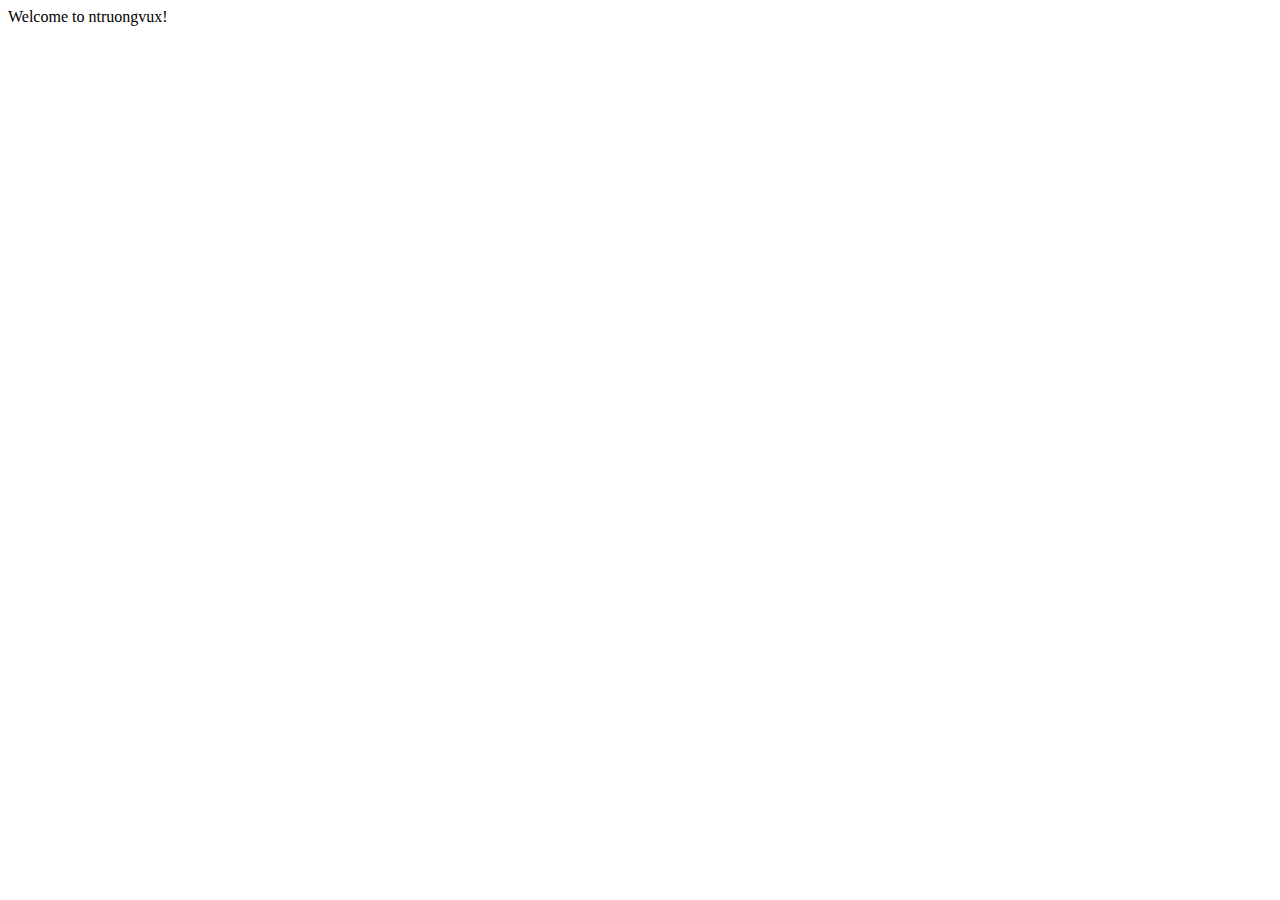
==== index.html @ 7a4bf5e6 "Add index.html file" ====
<!DOCTYPE html>
<html lang="en">
  <head>
    <meta charset="UTF-8" />
    <meta name="viewport" content="width=device-width, initial-scale=1.0" />
    <title>Vu Nguyen Truong</title>
  </head>
  <body>
    Welcome to ntruongvux!
  </body>
</html>
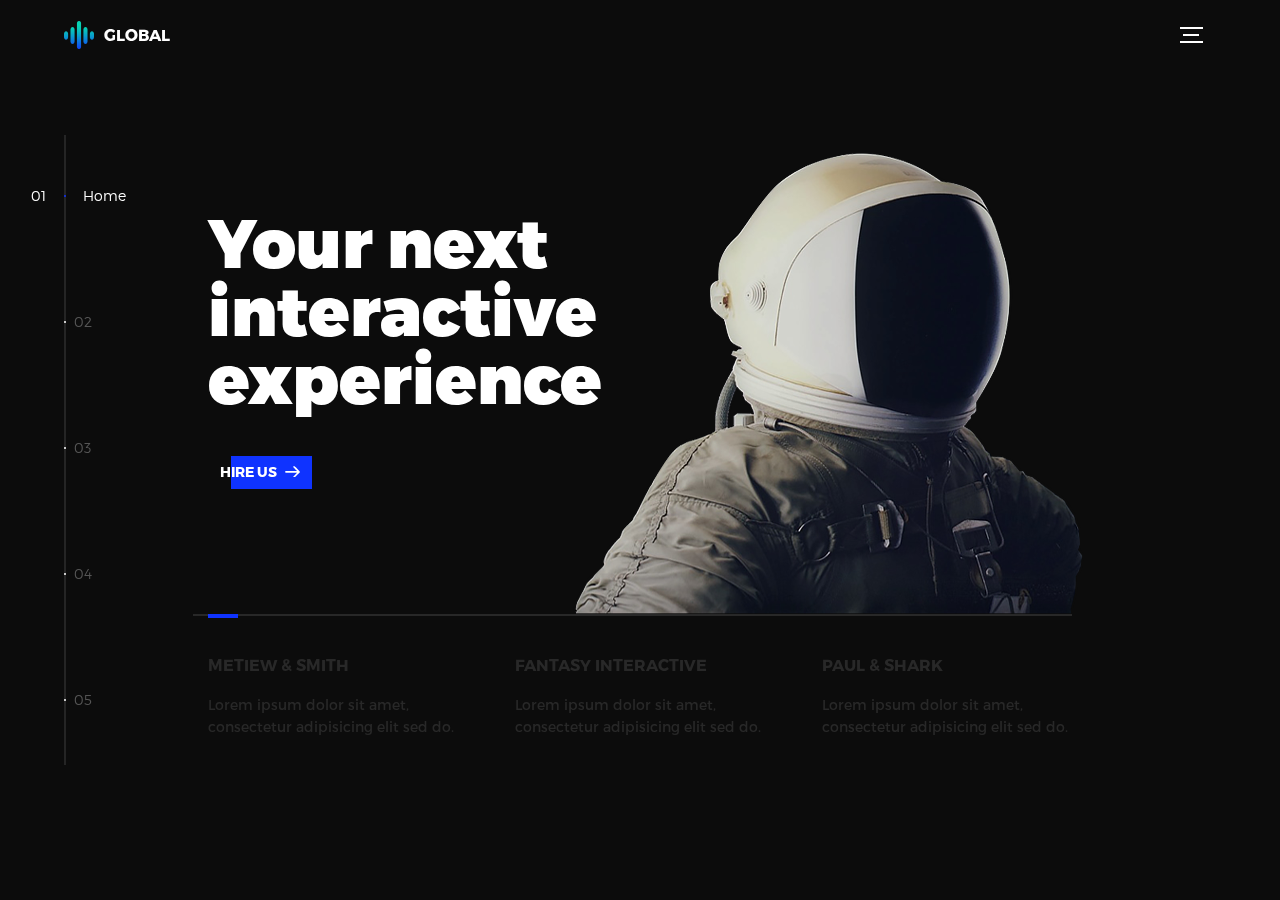
==== commit 06a48e75: "Upload "global-master" template" ====
--- a/index.html
+++ b/index.html
@@ -1,11 +1,464 @@
 <!DOCTYPE html>
 <html lang="en">
   <head>
-    <meta charset="UTF-8" />
-    <meta name="viewport" content="width=device-width, initial-scale=1.0" />
-    <title>Vu Nguyen Truong</title>
+    <title>Global</title>
+    <meta charset="utf-8" />
+    <meta name="viewport" content="width=device-width, initial-scale=1" />
+    <meta http-equiv="X-UA-Compatible" content="IE=edge" />
+    <meta name="description" content="HTML5 website template" />
+    <meta name="keywords" content="global, template, html, sass, jquery" />
+    <meta name="author" content="Bucky Maler" />
+    <link rel="stylesheet" href="assets/css/main.css" />
   </head>
   <body>
-    Welcome to ntruongvux!
+    <!-- notification for small viewports and landscape oriented smartphones -->
+    <div class="device-notification">
+      <a class="device-notification--logo" href="#0">
+        <img src="assets/img/logo.png" alt="Global" />
+        <p>Global</p>
+      </a>
+      <p class="device-notification--message">
+        Global has so much to offer that we must request you orient your device
+        to portrait or find a larger screen. You won't be disappointed.
+      </p>
+    </div>
+
+    <div class="perspective effect-rotate-left">
+      <div class="container">
+        <div class="outer-nav--return"></div>
+        <div id="viewport" class="l-viewport">
+          <div class="l-wrapper">
+            <header class="header">
+              <a class="header--logo" href="#0">
+                <img src="assets/img/logo.png" alt="Global" />
+                <p>Global</p>
+              </a>
+              <button class="header--cta cta">Hire Us</button>
+              <div class="header--nav-toggle">
+                <span></span>
+              </div>
+            </header>
+            <nav class="l-side-nav">
+              <ul class="side-nav">
+                <li class="is-active"><span>Home</span></li>
+                <li><span>Works</span></li>
+                <li><span>About</span></li>
+                <li><span>Contact</span></li>
+                <li><span>Hire us</span></li>
+              </ul>
+            </nav>
+            <ul class="l-main-content main-content">
+              <li class="l-section section section--is-active">
+                <div class="intro">
+                  <div class="intro--banner">
+                    <h1>Your next<br />interactive<br />experience</h1>
+                    <button class="cta">
+                      Hire Us
+                      <svg
+                        version="1.1"
+                        id="Layer_1"
+                        xmlns="http://www.w3.org/2000/svg"
+                        xmlns:xlink="http://www.w3.org/1999/xlink"
+                        x="0px"
+                        y="0px"
+                        viewBox="0 0 150 118"
+                        style="enable-background: new 0 0 150 118"
+                        xml:space="preserve"
+                      >
+                        <g
+                          transform="translate(0.000000,118.000000) scale(0.100000,-0.100000)"
+                        >
+                          <path
+                            d="M870,1167c-34-17-55-57-46-90c3-15,81-100,194-211l187-185l-565-1c-431,0-571-3-590-13c-55-28-64-94-18-137c21-20,33-20,597-20h575l-192-193C800,103,794,94,849,39c20-20,39-29,61-29c28,0,63,30,298,262c147,144,272,271,279,282c30,51,23,60-219,304C947,1180,926,1196,870,1167z"
+                          />
+                        </g>
+                      </svg>
+                      <span class="btn-background"></span>
+                    </button>
+                    <img
+                      src="assets/img/introduction-visual.png"
+                      alt="Welcome"
+                    />
+                  </div>
+                  <div class="intro--options">
+                    <a href="#0">
+                      <h3>Metiew &amp; Smith</h3>
+                      <p>
+                        Lorem ipsum dolor sit amet, consectetur adipisicing elit
+                        sed do.
+                      </p>
+                    </a>
+                    <a href="#0">
+                      <h3>Fantasy interactive</h3>
+                      <p>
+                        Lorem ipsum dolor sit amet, consectetur adipisicing elit
+                        sed do.
+                      </p>
+                    </a>
+                    <a href="#0">
+                      <h3>Paul &amp; shark</h3>
+                      <p>
+                        Lorem ipsum dolor sit amet, consectetur adipisicing elit
+                        sed do.
+                      </p>
+                    </a>
+                  </div>
+                </div>
+              </li>
+              <li class="l-section section">
+                <div class="work">
+                  <h2>Selected work</h2>
+                  <div class="work--lockup">
+                    <ul class="slider">
+                      <li class="slider--item slider--item-left">
+                        <a href="#0">
+                          <div class="slider--item-image">
+                            <img
+                              src="assets/img/work-victory.jpg"
+                              alt="Victory"
+                            />
+                          </div>
+                          <p class="slider--item-title">Victory</p>
+                          <p class="slider--item-description">
+                            Lorem ipsum dolor sit amet, consectetur adipisicing
+                            elit sed do.
+                          </p>
+                        </a>
+                      </li>
+                      <li class="slider--item slider--item-center">
+                        <a href="#0">
+                          <div class="slider--item-image">
+                            <img
+                              src="assets/img/work-metiew-smith.jpg"
+                              alt="Metiew and Smith"
+                            />
+                          </div>
+                          <p class="slider--item-title">Metiew &amp; Smith</p>
+                          <p class="slider--item-description">
+                            Lorem ipsum dolor sit amet, consectetur adipisicing
+                            elit sed do.
+                          </p>
+                        </a>
+                      </li>
+                      <li class="slider--item slider--item-right">
+                        <a href="#0">
+                          <div class="slider--item-image">
+                            <img
+                              src="assets/img/work-alex-nowak.jpg"
+                              alt="Alex Nowak"
+                            />
+                          </div>
+                          <p class="slider--item-title">Alex Nowak</p>
+                          <p class="slider--item-description">
+                            Lorem ipsum dolor sit amet, consectetur adipisicing
+                            elit sed do.
+                          </p>
+                        </a>
+                      </li>
+                    </ul>
+                    <div class="slider--prev">
+                      <svg
+                        version="1.1"
+                        id="Layer_1"
+                        xmlns="http://www.w3.org/2000/svg"
+                        xmlns:xlink="http://www.w3.org/1999/xlink"
+                        x="0px"
+                        y="0px"
+                        viewBox="0 0 150 118"
+                        style="enable-background: new 0 0 150 118"
+                        xml:space="preserve"
+                      >
+                        <g
+                          transform="translate(0.000000,118.000000) scale(0.100000,-0.100000)"
+                        >
+                          <path
+                            d="M561,1169C525,1155,10,640,3,612c-3-13,1-36,8-52c8-15,134-145,281-289C527,41,562,10,590,10c22,0,41,9,61,29
+                    c55,55,49,64-163,278L296,510h575c564,0,576,0,597,20c46,43,37,109-18,137c-19,10-159,13-590,13l-565,1l182,180
+                    c101,99,187,188,193,199c16,30,12,57-12,84C631,1174,595,1183,561,1169z"
+                          />
+                        </g>
+                      </svg>
+                    </div>
+                    <div class="slider--next">
+                      <svg
+                        version="1.1"
+                        id="Layer_1"
+                        xmlns="http://www.w3.org/2000/svg"
+                        xmlns:xlink="http://www.w3.org/1999/xlink"
+                        x="0px"
+                        y="0px"
+                        viewBox="0 0 150 118"
+                        style="enable-background: new 0 0 150 118"
+                        xml:space="preserve"
+                      >
+                        <g
+                          transform="translate(0.000000,118.000000) scale(0.100000,-0.100000)"
+                        >
+                          <path
+                            d="M870,1167c-34-17-55-57-46-90c3-15,81-100,194-211l187-185l-565-1c-431,0-571-3-590-13c-55-28-64-94-18-137c21-20,33-20,597-20h575l-192-193C800,103,794,94,849,39c20-20,39-29,61-29c28,0,63,30,298,262c147,144,272,271,279,282c30,51,23,60-219,304C947,1180,926,1196,870,1167z"
+                          />
+                        </g>
+                      </svg>
+                    </div>
+                  </div>
+                </div>
+              </li>
+              <li class="l-section section">
+                <div class="about">
+                  <div class="about--banner">
+                    <h2>We<br />believe in<br />passionate<br />people</h2>
+                    <a href="#0"
+                      >Career
+                      <span>
+                        <svg
+                          version="1.1"
+                          id="Layer_1"
+                          xmlns="http://www.w3.org/2000/svg"
+                          xmlns:xlink="http://www.w3.org/1999/xlink"
+                          x="0px"
+                          y="0px"
+                          viewBox="0 0 150 118"
+                          style="enable-background: new 0 0 150 118"
+                          xml:space="preserve"
+                        >
+                          <g
+                            transform="translate(0.000000,118.000000) scale(0.100000,-0.100000)"
+                          >
+                            <path
+                              d="M870,1167c-34-17-55-57-46-90c3-15,81-100,194-211l187-185l-565-1c-431,0-571-3-590-13c-55-28-64-94-18-137c21-20,33-20,597-20h575l-192-193C800,103,794,94,849,39c20-20,39-29,61-29c28,0,63,30,298,262c147,144,272,271,279,282c30,51,23,60-219,304C947,1180,926,1196,870,1167z"
+                            />
+                          </g>
+                        </svg>
+                      </span>
+                    </a>
+                    <img src="assets/img/about-visual.png" alt="About Us" />
+                  </div>
+                  <div class="about--options">
+                    <a href="#0">
+                      <h3>Winners</h3>
+                    </a>
+                    <a href="#0">
+                      <h3>Philosophy</h3>
+                    </a>
+                    <a href="#0">
+                      <h3>History</h3>
+                    </a>
+                  </div>
+                </div>
+              </li>
+              <li class="l-section section">
+                <div class="contact">
+                  <div class="contact--lockup">
+                    <div class="modal">
+                      <div class="modal--information">
+                        <p>Pawia 5, 31-154 Kraków, Poland</p>
+                        <a href="mailto:ouremail@gmail.com"
+                          >ouremail@gmail.com</a
+                        >
+                        <a href="tel:+148126287560">+48 12 628 75 60</a>
+                      </div>
+                      <ul class="modal--options">
+                        <li><a href="#0">Bēhance</a></li>
+                        <li><a href="#0">dribbble</a></li>
+                        <li>
+                          <a href="mailto:ouremail@gmail.com">Contact Us</a>
+                        </li>
+                      </ul>
+                    </div>
+                  </div>
+                </div>
+              </li>
+              <li class="l-section section">
+                <div class="hire">
+                  <h2>You want us to do</h2>
+                  <!-- checkout formspree.io for easy form setup -->
+                  <form class="work-request">
+                    <div class="work-request--options">
+                      <span class="options-a">
+                        <input id="opt-1" type="checkbox" value="app design" />
+                        <label for="opt-1">
+                          <svg
+                            version="1.1"
+                            id="Layer_1"
+                            xmlns="http://www.w3.org/2000/svg"
+                            xmlns:xlink="http://www.w3.org/1999/xlink"
+                            x="0px"
+                            y="0px"
+                            viewBox="0 0 150 111"
+                            style="enable-background: new 0 0 150 111"
+                            xml:space="preserve"
+                          >
+                            <g
+                              transform="translate(0.000000,111.000000) scale(0.100000,-0.100000)"
+                            >
+                              <path
+                                d="M950,705L555,310L360,505C253,612,160,700,155,700c-6,0-44-34-85-75l-75-75l278-278L550-5l475,475c261,261,475,480,475,485c0,13-132,145-145,145C1349,1100,1167,922,950,705z"
+                              />
+                            </g>
+                          </svg>
+                          App Design
+                        </label>
+                        <input
+                          id="opt-2"
+                          type="checkbox"
+                          value="graphic design"
+                        />
+                        <label for="opt-2">
+                          <svg
+                            version="1.1"
+                            id="Layer_1"
+                            xmlns="http://www.w3.org/2000/svg"
+                            xmlns:xlink="http://www.w3.org/1999/xlink"
+                            x="0px"
+                            y="0px"
+                            viewBox="0 0 150 111"
+                            style="enable-background: new 0 0 150 111"
+                            xml:space="preserve"
+                          >
+                            <g
+                              transform="translate(0.000000,111.000000) scale(0.100000,-0.100000)"
+                            >
+                              <path
+                                d="M950,705L555,310L360,505C253,612,160,700,155,700c-6,0-44-34-85-75l-75-75l278-278L550-5l475,475c261,261,475,480,475,485c0,13-132,145-145,145C1349,1100,1167,922,950,705z"
+                              />
+                            </g>
+                          </svg>
+                          Graphic Design
+                        </label>
+                        <input
+                          id="opt-3"
+                          type="checkbox"
+                          value="motion design"
+                        />
+                        <label for="opt-3">
+                          <svg
+                            version="1.1"
+                            id="Layer_1"
+                            xmlns="http://www.w3.org/2000/svg"
+                            xmlns:xlink="http://www.w3.org/1999/xlink"
+                            x="0px"
+                            y="0px"
+                            viewBox="0 0 150 111"
+                            style="enable-background: new 0 0 150 111"
+                            xml:space="preserve"
+                          >
+                            <g
+                              transform="translate(0.000000,111.000000) scale(0.100000,-0.100000)"
+                            >
+                              <path
+                                d="M950,705L555,310L360,505C253,612,160,700,155,700c-6,0-44-34-85-75l-75-75l278-278L550-5l475,475c261,261,475,480,475,485c0,13-132,145-145,145C1349,1100,1167,922,950,705z"
+                              />
+                            </g>
+                          </svg>
+                          Motion Design
+                        </label>
+                      </span>
+                      <span class="options-b">
+                        <input id="opt-4" type="checkbox" value="ux design" />
+                        <label for="opt-4">
+                          <svg
+                            version="1.1"
+                            id="Layer_1"
+                            xmlns="http://www.w3.org/2000/svg"
+                            xmlns:xlink="http://www.w3.org/1999/xlink"
+                            x="0px"
+                            y="0px"
+                            viewBox="0 0 150 111"
+                            style="enable-background: new 0 0 150 111"
+                            xml:space="preserve"
+                          >
+                            <g
+                              transform="translate(0.000000,111.000000) scale(0.100000,-0.100000)"
+                            >
+                              <path
+                                d="M950,705L555,310L360,505C253,612,160,700,155,700c-6,0-44-34-85-75l-75-75l278-278L550-5l475,475c261,261,475,480,475,485c0,13-132,145-145,145C1349,1100,1167,922,950,705z"
+                              />
+                            </g>
+                          </svg>
+                          UX Design
+                        </label>
+                        <input id="opt-5" type="checkbox" value="webdesign" />
+                        <label for="opt-5">
+                          <svg
+                            version="1.1"
+                            id="Layer_1"
+                            xmlns="http://www.w3.org/2000/svg"
+                            xmlns:xlink="http://www.w3.org/1999/xlink"
+                            x="0px"
+                            y="0px"
+                            viewBox="0 0 150 111"
+                            style="enable-background: new 0 0 150 111"
+                            xml:space="preserve"
+                          >
+                            <g
+                              transform="translate(0.000000,111.000000) scale(0.100000,-0.100000)"
+                            >
+                              <path
+                                d="M950,705L555,310L360,505C253,612,160,700,155,700c-6,0-44-34-85-75l-75-75l278-278L550-5l475,475c261,261,475,480,475,485c0,13-132,145-145,145C1349,1100,1167,922,950,705z"
+                              />
+                            </g>
+                          </svg>
+                          Webdesign
+                        </label>
+                        <input id="opt-6" type="checkbox" value="marketing" />
+                        <label for="opt-6">
+                          <svg
+                            version="1.1"
+                            id="Layer_1"
+                            xmlns="http://www.w3.org/2000/svg"
+                            xmlns:xlink="http://www.w3.org/1999/xlink"
+                            x="0px"
+                            y="0px"
+                            viewBox="0 0 150 111"
+                            style="enable-background: new 0 0 150 111"
+                            xml:space="preserve"
+                          >
+                            <g
+                              transform="translate(0.000000,111.000000) scale(0.100000,-0.100000)"
+                            >
+                              <path
+                                d="M950,705L555,310L360,505C253,612,160,700,155,700c-6,0-44-34-85-75l-75-75l278-278L550-5l475,475c261,261,475,480,475,485c0,13-132,145-145,145C1349,1100,1167,922,950,705z"
+                              />
+                            </g>
+                          </svg>
+                          Marketing
+                        </label>
+                      </span>
+                    </div>
+                    <div class="work-request--information">
+                      <div class="information-name">
+                        <input id="name" type="text" spellcheck="false" />
+                        <label for="name">Name</label>
+                      </div>
+                      <div class="information-email">
+                        <input id="email" type="email" spellcheck="false" />
+                        <label for="email">Email</label>
+                      </div>
+                    </div>
+                    <input type="submit" value="Send Request" />
+                  </form>
+                </div>
+              </li>
+            </ul>
+          </div>
+        </div>
+      </div>
+      <ul class="outer-nav">
+        <li class="is-active">Home</li>
+        <li>Works</li>
+        <li>About</li>
+        <li>Contact</li>
+        <li>Hire us</li>
+      </ul>
+    </div>
+
+    <script src="https://ajax.googleapis.com/ajax/libs/jquery/2.2.4/jquery.min.js"></script>
+    <script>
+      window.jQuery ||
+        document.write(
+          '<script src="assets/js/vendor/jquery-2.2.4.min.js"><\/script>'
+        );
+    </script>
+    <script src="assets/js/functions-min.js"></script>
   </body>
 </html>
--- a/assets/css/main.css
+++ b/assets/css/main.css
@@ -0,0 +1 @@
+@font-face{font-family:'Montserrat';src:url("fonts/Montserrat-Black.eot");src:local("☺"),url("fonts/Montserrat-Black.woff") format("woff"),url("fonts/Montserrat-Black.ttf") format("truetype"),url("fonts/Montserrat-Black.svg") format("svg");font-weight:900;font-style:normal}@font-face{font-family:'Montserrat';src:url("fonts/Montserrat-Bold.eot");src:local("☺"),url("fonts/Montserrat-Bold.woff") format("woff"),url("fonts/Montserrat-Bold.ttf") format("truetype"),url("fonts/Montserrat-Bold.svg") format("svg");font-weight:700;font-style:normal}@font-face{font-family:'Montserrat';src:url("fonts/Montserrat-Regular.eot");src:local("☺"),url("fonts/Montserrat-Regular.woff") format("woff"),url("fonts/Montserrat-Regular.ttf") format("truetype"),url("fonts/Montserrat-Regular.svg") format("svg");font-weight:400;font-style:normal}@font-face{font-family:'Montserrat';src:url("fonts/Montserrat-Light.eot");src:local("☺"),url("fonts/Montserrat-Light.woff") format("woff"),url("fonts/Montserrat-Light.ttf") format("truetype"),url("fonts/Montserrat-Light.svg") format("svg");font-weight:300;font-style:normal}/*! normalize.css v3.0.2 | MIT License | git.io/normalize */html{font-family:sans-serif;-ms-text-size-adjust:100%;-webkit-text-size-adjust:100%}body{margin:0}article,aside,details,figcaption,figure,footer,header,hgroup,main,menu,nav,section,summary{display:block}audio,canvas,progress,video{display:inline-block;vertical-align:baseline}audio:not([controls]){display:none;height:0}[hidden],template{display:none}a{background-color:transparent}a:active,a:hover{outline:0}abbr[title]{border-bottom:1px dotted}b,strong{font-weight:bold}dfn{font-style:italic}h1{font-size:2em;margin:0.67em 0}mark{background:#ff0;color:#000}small{font-size:80%}sub,sup{font-size:75%;line-height:0;position:relative;vertical-align:baseline}sup{top:-0.5em}sub{bottom:-0.25em}img{border:0}svg:not(:root){overflow:hidden}figure{margin:1em 40px}hr{box-sizing:content-box;height:0}pre{overflow:auto}code,kbd,pre,samp{font-family:monospace, monospace;font-size:1em}button,input,optgroup,select,textarea{color:inherit;font:inherit;margin:0}button{overflow:visible}button,select{text-transform:none}button,html input[type="button"],input[type="reset"],input[type="submit"]{-webkit-appearance:button;cursor:pointer}button[disabled],html input[disabled]{cursor:default}button::-moz-focus-inner,input::-moz-focus-inner{border:0;padding:0}input{line-height:normal}input[type="checkbox"],input[type="radio"]{box-sizing:border-box;padding:0}input[type="number"]::-webkit-inner-spin-button,input[type="number"]::-webkit-outer-spin-button{height:auto}input[type="search"]{-webkit-appearance:textfield;box-sizing:content-box}input[type="search"]::-webkit-search-cancel-button,input[type="search"]::-webkit-search-decoration{-webkit-appearance:none}fieldset{border:1px solid #c0c0c0;margin:0 2px;padding:0.35em 0.625em 0.75em}legend{border:0;padding:0}textarea{overflow:auto}optgroup{font-weight:bold}table{border-collapse:collapse;border-spacing:0}td,th{padding:0}::-moz-selection{background:#FFF498}::selection{background:#FFF498}::-moz-selection{background:#FFF498}img::-moz-selection{background:transparent}img::selection{background:transparent}img::-moz-selection{background:transparent}body{-webkit-tap-highlight-color:#FFF498}body{background-color:#0c0c0c;font-size:14px;line-height:1.6;font-family:"Montserrat",sans-serif;color:#fff;-webkit-font-smoothing:antialiased;-webkit-text-size-adjust:100%}.l-viewport{position:relative;width:100%;height:100vh;box-shadow:0 0 45px 5px rgba(0,0,0,0.85);overflow:hidden}.l-wrapper{position:relative;width:1440px;max-width:90%;height:100%;margin:0 auto}.l-side-nav{position:absolute;left:0;display:-webkit-box;display:-webkit-flex;display:-ms-flexbox;display:flex;height:100%;-webkit-box-align:center;-webkit-align-items:center;-ms-flex-align:center;align-items:center}.l-side-nav::before{content:"";position:absolute;top:50%;left:0;-webkit-transform:translateY(-50%);transform:translateY(-50%);width:2px;height:70%;max-height:750px;background-color:#555;opacity:.35;z-index:10}@media (max-width: 1180px){.l-side-nav{display:none}}.l-main-content{position:relative;width:100%;height:100%;margin:0;padding:0;list-style:none}.l-section{position:absolute;width:100%;height:100%}.device-notification{display:none;position:fixed;top:0;left:0;width:100%;height:100%;-webkit-box-orient:vertical;-webkit-box-direction:normal;-webkit-flex-direction:column;-ms-flex-direction:column;flex-direction:column;-webkit-box-align:center;-webkit-align-items:center;-ms-flex-align:center;-ms-grid-row-align:center;align-items:center;-webkit-box-pack:center;-webkit-justify-content:center;-ms-flex-pack:center;justify-content:center;background-color:#0c0c0c;z-index:12}.device-notification--logo{display:-webkit-box;display:-webkit-flex;display:-ms-flexbox;display:flex;-webkit-box-align:center;-webkit-align-items:center;-ms-flex-align:center;align-items:center;text-decoration:none;color:#fff}.device-notification--logo p{margin:0 0 0 10px;font-size:16px;font-weight:700;text-transform:uppercase}.device-notification--message{width:70%;margin:30px 0 0 0;font-weight:700;text-align:center}@media (max-width: 767px) and (min-width: 601px) and (max-height: 680px){.device-notification{display:-webkit-box;display:-webkit-flex;display:-ms-flexbox;display:flex}}@media (max-width: 600px) and (min-width: 480px) and (max-height: 580px){.device-notification{display:-webkit-box;display:-webkit-flex;display:-ms-flexbox;display:flex}}@media (max-width: 736px) and (min-width: 360px) and (orientation: landscape){.device-notification{display:-webkit-box;display:-webkit-flex;display:-ms-flexbox;display:flex}}@media(max-width: 359px){.device-notification{display:-webkit-box;display:-webkit-flex;display:-ms-flexbox;display:flex}}.section{opacity:0;visibility:hidden;-webkit-transition:opacity .4s ease-in-out,visibility 0s .4s;transition:opacity .4s ease-in-out,visibility 0s .4s}.section--is-active{opacity:1;visibility:visible;z-index:1;-webkit-transition:opacity .4s ease-in-out .4s;transition:opacity .4s ease-in-out .4s}.section--next{-webkit-transform:translateY(-45px);transform:translateY(-45px);-webkit-transition:-webkit-transform .4s ease-in-out;transition:-webkit-transform .4s ease-in-out;transition:transform .4s ease-in-out;transition:transform .4s ease-in-out, -webkit-transform .4s ease-in-out}.section--prev{-webkit-transform:translateY(45px);transform:translateY(45px);-webkit-transition:-webkit-transform .4s ease-in-out;transition:-webkit-transform .4s ease-in-out;transition:transform .4s ease-in-out;transition:transform .4s ease-in-out, -webkit-transform .4s ease-in-out}.header{position:absolute;top:0;left:0;display:-webkit-box;display:-webkit-flex;display:-ms-flexbox;display:flex;width:100%;height:70px;-webkit-box-align:center;-webkit-align-items:center;-ms-flex-align:center;align-items:center;-webkit-box-pack:justify;-webkit-justify-content:space-between;-ms-flex-pack:justify;justify-content:space-between;z-index:10}.header--logo{display:-webkit-box;display:-webkit-flex;display:-ms-flexbox;display:flex;-webkit-box-align:center;-webkit-align-items:center;-ms-flex-align:center;align-items:center;text-decoration:none;color:#fff}.header--logo p{margin:0 0 0 10px;font-size:16px;font-weight:700;text-transform:uppercase}.header--nav-toggle{display:-webkit-box;display:-webkit-flex;display:-ms-flexbox;display:flex;width:50px;height:50px;-webkit-box-orient:vertical;-webkit-box-direction:normal;-webkit-flex-direction:column;-ms-flex-direction:column;flex-direction:column;-webkit-box-align:center;-webkit-align-items:center;-ms-flex-align:center;align-items:center;-webkit-box-pack:center;-webkit-justify-content:center;-ms-flex-pack:center;justify-content:center;cursor:pointer}.header--nav-toggle span,.header--nav-toggle::before,.header--nav-toggle::after{content:"";position:relative;width:16px;height:2px;background-color:#fff}.header--nav-toggle::before{bottom:5px;width:23px}.header--nav-toggle::after{top:5px;width:23px}.header--cta{position:absolute;top:50%;left:50%;-webkit-transform:translate(-50%, -50%);transform:translate(-50%, -50%);padding:0 20px;line-height:30px;text-decoration:none;color:#fff;font-weight:700;text-transform:uppercase;background-color:#0f33ff;border:none;opacity:0;visibility:hidden;-webkit-transition:opacity .4s ease-in-out,visibility 0s .4s;transition:opacity .4s ease-in-out,visibility 0s .4s}.header--cta:focus{outline:none}.header--cta.is-active{opacity:1;visibility:visible;-webkit-transition:opacity .4s ease-in-out .4s;transition:opacity .4s ease-in-out .4s}@media (max-width: 767px){.header--cta{display:none}}.side-nav{position:relative;display:-webkit-box;display:-webkit-flex;display:-ms-flexbox;display:flex;width:100px;height:70%;max-height:750px;-webkit-box-orient:vertical;-webkit-box-direction:normal;-webkit-flex-direction:column;-ms-flex-direction:column;flex-direction:column;-webkit-justify-content:space-around;-ms-flex-pack:distribute;justify-content:space-around;margin:0;padding:0;list-style-position:inside;z-index:10}.side-nav>li{position:relative;top:-5px;color:#fff;font-size:6px;cursor:pointer}.side-nav>li span{position:relative;top:3px;left:10px;color:#fff;font-size:14px;font-weight:300;opacity:0;visibility:hidden}.side-nav>li::before{position:absolute;top:3px;left:10px;color:#555;font-size:14px;font-weight:300}.side-nav li:nth-child(1)::before{content:"01"}.side-nav li:nth-child(2)::before{content:"02"}.side-nav li:nth-child(3)::before{content:"03"}.side-nav li:nth-child(4)::before{content:"04"}.side-nav li:nth-child(5)::before{content:"05"}.side-nav li.is-active{color:#0f33ff;-webkit-transition:color .4s ease-in-out;transition:color .4s ease-in-out}.side-nav li.is-active span{opacity:1;visibility:visible;-webkit-transition:opacity .4s ease-in-out;transition:opacity .4s ease-in-out}.side-nav li.is-active::before{left:-33px;color:#fff}.intro{position:relative;display:-webkit-box;display:-webkit-flex;display:-ms-flexbox;display:flex;width:900px;max-width:75%;height:100%;-webkit-box-orient:vertical;-webkit-box-direction:normal;-webkit-flex-direction:column;-ms-flex-direction:column;flex-direction:column;-webkit-box-pack:center;-webkit-justify-content:center;-ms-flex-pack:center;justify-content:center;margin:0 auto}@media (max-width: 1180px){.intro{max-width:100%}}.intro--banner{position:relative;height:475px}.intro--banner::before{content:"";position:absolute;bottom:20px;left:-15px;right:0;height:2px;background-color:#282828}.intro--banner::after{content:"";position:absolute;bottom:18px;left:0;width:30px;height:4px;background-color:#0f33ff}.intro--banner h1{position:relative;font-size:68px;font-weight:900;line-height:1;z-index:1}.intro--banner button{position:relative;padding:5px 17px 5px 12px;font-weight:700;text-transform:uppercase;background-color:transparent;border:none}.intro--banner button .btn-background{position:absolute;top:0;left:23px;right:0;height:100%;background-color:#0f33ff;z-index:-1;-webkit-transition:left .2s ease-in-out;transition:left .2s ease-in-out}.intro--banner button:hover .btn-background{left:0}.intro--banner button:focus{outline:none}.intro--banner button svg{position:relative;left:5px;width:15px;fill:#fff}.intro--banner img{position:absolute;bottom:21px;right:-12px}.intro--options{display:-webkit-box;display:-webkit-flex;display:-ms-flexbox;display:flex;-webkit-box-pack:justify;-webkit-justify-content:space-between;-ms-flex-pack:justify;justify-content:space-between;margin:0;padding:0;list-style:none}.intro--options>a{max-width:250px;text-decoration:none;color:#282828;-webkit-transition:color .2s ease-in-out;transition:color .2s ease-in-out}.intro--options>a:hover{color:#fff}.intro--options h3{font-size:16px;text-transform:uppercase}.intro--options p{margin-bottom:0}@media (max-width: 900px){.intro--banner{height:380px}.intro--banner h1{font-size:55px}.intro--banner img{width:430px}.intro--options>a{margin-right:30px}.intro--options>a:last-child{margin-right:0}}@media (max-width: 767px){.intro--banner{height:305px}.intro--banner h1{font-size:44px}.intro--banner img{width:330px}.intro--options{display:block}.intro--options>a{display:block;max-width:100%;margin:0 0 30px 0}.intro--options>a:last-child{margin-bottom:0}}@media (max-width: 600px){.intro--banner{height:360px}.intro--banner h1{font-size:55px}.intro--banner img{display:none}}@media (max-width: 600px) and (max-height: 750px){.intro--banner{height:auto}.intro--banner::before,.intro--banner::after{display:none}.intro--banner h1{margin-top:0}.intro--options{display:none}}.work{position:relative;display:-webkit-box;display:-webkit-flex;display:-ms-flexbox;display:flex;width:960px;max-width:80%;height:100%;-webkit-box-orient:vertical;-webkit-box-direction:normal;-webkit-flex-direction:column;-ms-flex-direction:column;flex-direction:column;-webkit-box-pack:center;-webkit-justify-content:center;-ms-flex-pack:center;justify-content:center;margin:0 auto}@media (max-width: 1180px){.work{max-width:100%}}.work h2{margin:0 0 20px 0;font-size:30px;text-align:center}.work--lockup{position:relative}.work--lockup .slider{position:relative;display:-webkit-box;display:-webkit-flex;display:-ms-flexbox;display:flex;width:80%;margin:0 auto;padding:0;list-style:none}.work--lockup .slider--item{position:absolute;display:none;text-align:center}.work--lockup .slider--item a{text-decoration:none;color:#858585}.work--lockup .slider--item-title{margin-top:10px;font-size:12px;font-weight:700;text-transform:uppercase}.work--lockup .slider--item-description{display:none;max-width:250px;margin:0 auto}.work--lockup .slider--item-image{width:150px;height:150px;margin:0 auto;border-radius:50%;overflow:hidden}.work--lockup .slider--item-image img{width:100%}.work--lockup .slider--item-left{top:50%;left:0;-webkit-transform:translateY(-50%);transform:translateY(-50%);display:block}.work--lockup .slider--item-right{top:50%;right:0;-webkit-transform:translateY(-50%);transform:translateY(-50%);display:block}.work--lockup .slider--item-center{position:relative;top:30px;left:50%;-webkit-transform:translateX(-50%);transform:translateX(-50%);display:block}.work--lockup .slider--item-center a{color:#fff}.work--lockup .slider--item-center .slider--item-title{margin-top:25px;font-size:16px}.work--lockup .slider--item-center .slider--item-description{display:block}.work--lockup .slider--item-center .slider--item-image{width:300px;height:300px}.work--lockup .slider--next,.work--lockup .slider--prev{position:absolute;top:160px;display:-webkit-box;display:-webkit-flex;display:-ms-flexbox;display:flex;width:50px;height:50px;-webkit-box-align:center;-webkit-align-items:center;-ms-flex-align:center;align-items:center;-webkit-box-pack:center;-webkit-justify-content:center;-ms-flex-pack:center;justify-content:center;background-color:#282828;border-radius:50%;cursor:pointer}.work--lockup .slider--next svg,.work--lockup .slider--prev svg{width:20px;fill:#fff}.work--lockup .slider--next{right:0}.work--lockup .slider--prev{left:0}@media (max-width: 900px){.work--lockup .slider--item-image{width:120px;height:120px}.work--lockup .slider--item-center .slider--item-image{width:240px;height:240px}.work--lockup .slider--next,.work--lockup .slider--prev{top:130px}}@media (max-width: 767px){.work--lockup .slider{width:75%}.work--lockup .slider--item-image{width:90px;height:90px}.work--lockup .slider--item-center .slider--item-image{width:190px;height:190px}.work--lockup .slider--next,.work--lockup .slider--prev{top:105px}}@media (max-width: 600px){.work--lockup .slider{width:auto}.work--lockup .slider--item-left,.work--lockup .slider--item-right{display:none}}.about{position:relative;display:-webkit-box;display:-webkit-flex;display:-ms-flexbox;display:flex;width:900px;max-width:75%;height:100%;-webkit-box-orient:vertical;-webkit-box-direction:normal;-webkit-flex-direction:column;-ms-flex-direction:column;flex-direction:column;-webkit-box-pack:center;-webkit-justify-content:center;-ms-flex-pack:center;justify-content:center;margin:0 auto}@media (max-width: 1180px){.about{max-width:100%}}.about--banner{position:relative;height:475px}.about--banner::before{content:"";position:absolute;top:20px;left:200px;-webkit-transform:rotate(-25deg);transform:rotate(-25deg);border:5px solid #0f33ff;border-right-color:transparent;border-bottom-color:transparent}.about--banner::after{content:"";position:absolute;top:75px;left:400px;-webkit-transform:rotate(45deg);transform:rotate(45deg);width:10px;height:10px;background-color:#0f33ff}.about--banner h2{position:relative;margin-top:35px;font-size:68px;font-weight:900;line-height:1;z-index:1}.about--banner h2::before{content:"";position:absolute;top:60px;left:268px;width:30px;height:30px;background-color:#0f33ff;border-radius:50%}.about--banner h2::after{content:"";position:absolute;top:255px;left:255px;width:10px;height:10px;background-color:#0f33ff}.about--banner a{padding:5px 17px 5px 0;text-decoration:none;color:#fff;font-weight:700;text-transform:uppercase;background-color:transparent}.about--banner a:hover svg{left:10px}.about--banner a svg{position:relative;left:5px;width:15px;fill:#fff;-webkit-transition:left .2s ease-in-out;transition:left .2s ease-in-out}.about--banner img{position:absolute;bottom:-90px;right:-12px}.about--options{display:-webkit-box;display:-webkit-flex;display:-ms-flexbox;display:flex;max-width:600px;-webkit-box-pack:justify;-webkit-justify-content:space-between;-ms-flex-pack:justify;justify-content:space-between;margin:0;padding:0;list-style:none}.about--options>a{position:relative;width:150px;height:75px;text-decoration:none;color:#fff;border:10px solid #0f33ff;background-position:center;background-size:cover;background-repeat:no-repeat}.about--options>a:nth-child(1){background-image:url("../img/about-winners.jpg")}.about--options>a:nth-child(2){background-image:url("../img/about-philosophy.jpg")}.about--options>a:nth-child(3){background-image:url("../img/about-history.jpg")}.about--options>a:hover h3{bottom:-50px}.about--options h3{position:absolute;bottom:-38px;left:10px;font-size:16px;text-transform:uppercase;-webkit-transition:bottom .2s ease-in-out,left .2s ease-in-out;transition:bottom .2s ease-in-out,left .2s ease-in-out}@media (max-width: 767px){.about--banner{height:305px}.about--banner::before{top:0;left:125px}.about--banner::after{top:35px;left:260px}.about--banner h2{margin-top:10px;font-size:44px}.about--banner h2::before{top:28px;left:168px}.about--banner h2::after{top:163px;left:163px}.about--banner img{width:315px}}@media (max-width: 600px){.about--banner{height:auto}.about--banner::before{left:155px}.about--banner::after{left:310px}.about--banner h2{margin-top:0;font-size:55px}.about--banner h2::before{top:43px;left:214px}.about--banner h2::after{top:205px;left:205px}.about--banner img{display:none}.about--options{display:none}}.contact{position:fixed;top:0;left:0;width:100%;height:100%;background-image:url("../img/contact-visual.png");background-position:center;background-size:cover;background-repeat:no-repeat}.contact--lockup{position:relative;display:-webkit-box;display:-webkit-flex;display:-ms-flexbox;display:flex;width:900px;max-width:75%;height:100%;-webkit-box-align:center;-webkit-align-items:center;-ms-flex-align:center;align-items:center;-webkit-box-pack:end;-webkit-justify-content:flex-end;-ms-flex-pack:end;justify-content:flex-end;margin:0 auto}@media (max-width: 1180px){.contact--lockup{max-width:90%}}@media (max-width: 767px){.contact--lockup{-webkit-box-pack:center;-webkit-justify-content:center;-ms-flex-pack:center;justify-content:center}}.contact--lockup .modal{padding:45px 45px;text-align:center;background-color:#0c0c0c;box-shadow:0 0 30px 0 rgba(0,0,0,0.75)}.contact--lockup .modal--information p,.contact--lockup .modal--information a{display:block;margin:14px 0;text-decoration:none;color:#fff;font-weight:700}.contact--lockup .modal--information p{margin-top:0}.contact--lockup .modal--options{margin:0;padding:0;list-style:none}.contact--lockup .modal--options>li{width:130px;margin:0 auto 25px auto}.contact--lockup .modal--options li:nth-child(1){background-color:#1769ff}.contact--lockup .modal--options li:nth-child(2){background-color:#ea4c89}.contact--lockup .modal--options li:nth-child(3){margin-bottom:0;background-color:#0f33ff;text-transform:uppercase}.contact--lockup .modal--options a{display:block;width:100%;padding:8px 0;text-decoration:none;color:#fff;font-weight:700}.hire{position:relative;display:-webkit-box;display:-webkit-flex;display:-ms-flexbox;display:flex;width:700px;max-width:75%;height:100%;-webkit-box-orient:vertical;-webkit-box-direction:normal;-webkit-flex-direction:column;-ms-flex-direction:column;flex-direction:column;-webkit-box-pack:center;-webkit-justify-content:center;-ms-flex-pack:center;justify-content:center;margin:0 auto}@media (max-width: 1180px){.hire{max-width:100%}}.hire h2{margin:0 0 20px 0;font-size:30px;text-align:center}.work-request{display:-webkit-box;display:-webkit-flex;display:-ms-flexbox;display:flex;width:100%;-webkit-box-orient:vertical;-webkit-box-direction:normal;-webkit-flex-direction:column;-ms-flex-direction:column;flex-direction:column;-webkit-box-align:center;-webkit-align-items:center;-ms-flex-align:center;align-items:center;color:#fff}.work-request input[type="submit"]{width:400px;max-width:100%;line-height:50px;font-size:16px;font-weight:700;text-transform:uppercase;background-color:#0f33ff;border:none;border-radius:0}.work-request input[type="submit"]:focus{outline:none}.work-request--options{display:-webkit-box;display:-webkit-flex;display:-ms-flexbox;display:flex;width:100%;-webkit-box-orient:vertical;-webkit-box-direction:normal;-webkit-flex-direction:column;-ms-flex-direction:column;flex-direction:column;-webkit-box-align:center;-webkit-align-items:center;-ms-flex-align:center;align-items:center;margin:30px 0}.work-request--options .options-a{display:-webkit-box;display:-webkit-flex;display:-ms-flexbox;display:flex;width:100%;-webkit-box-pack:justify;-webkit-justify-content:space-between;-ms-flex-pack:justify;justify-content:space-between}.work-request--options .options-b{display:-webkit-box;display:-webkit-flex;display:-ms-flexbox;display:flex;width:72%;-webkit-flex-wrap:wrap;-ms-flex-wrap:wrap;flex-wrap:wrap;-webkit-justify-content:space-around;-ms-flex-pack:distribute;justify-content:space-around}.work-request--options label{display:block;width:200px;margin-bottom:30px;line-height:50px;font-size:16px;font-weight:700;text-align:center;border:2px solid #fff;cursor:pointer;-webkit-transition:background-color .2s ease-in-out,border-color .2s ease-in-out;transition:background-color .2s ease-in-out,border-color .2s ease-in-out}.work-request--options label svg{position:relative;left:-5px;width:0;fill:#fff;-webkit-transition:width .2s ease-in-out;transition:width .2s ease-in-out}.work-request--options input[type="checkbox"]{display:none}.work-request--options input[type="checkbox"]:checked+label{background-color:#0f33ff;border-color:#0f33ff}.work-request--options input[type="checkbox"]:checked+label svg{width:15px}.work-request--information{display:-webkit-box;display:-webkit-flex;display:-ms-flexbox;display:flex;width:100%;-webkit-box-pack:justify;-webkit-justify-content:space-between;-ms-flex-pack:justify;justify-content:space-between;margin-bottom:60px}.work-request--information .information-name,.work-request--information .information-email{position:relative;width:45%;height:50px;font-size:30px;font-weight:300}.work-request--information input[type="text"],.work-request--information input[type="email"]{width:100%;padding:0 0 5px 0;background-color:transparent;border:none;border-bottom:1px solid #fff;border-radius:0}.work-request--information input[type="text"]:focus,.work-request--information input[type="email"]:focus{outline:none;background-color:#0c0c0c}.work-request--information label{position:absolute;top:0;left:0;pointer-events:none;-webkit-transition:top .2s ease-in-out,font-size .2s ease-in-out;transition:top .2s ease-in-out,font-size .2s ease-in-out}.work-request--information input:focus+label,.work-request--information input.has-value+label{top:-15px;font-size:14px}@media (max-width: 767px){.work-request--options{-webkit-box-orient:horizontal;-webkit-box-direction:normal;-webkit-flex-direction:row;-ms-flex-direction:row;flex-direction:row;-webkit-justify-content:space-around;-ms-flex-pack:distribute;justify-content:space-around}.work-request--options .options-a,.work-request--options .options-b{display:block;width:auto}}@media (max-width: 600px){.work-request--options{margin:20px 0}}@media (max-width: 600px) and (max-width: 415px){.work-request--options{-webkit-box-pack:justify;-webkit-justify-content:space-between;-ms-flex-pack:justify;justify-content:space-between}}@media (max-width: 600px){.work-request--options label{width:150px;margin-bottom:15px;font-size:14px}.work-request--options input[type="checkbox"]:checked+label svg{width:12px}.work-request--information{margin-bottom:30px}.work-request--information .information-name,.work-request--information .information-email{height:40px;font-size:24px}}.perspective{position:relative;width:100%;height:100%;overflow:hidden}.perspective--modalview{position:fixed;-webkit-perspective:1500px;perspective:1500px}.container{position:relative;-webkit-transform:translateZ(0) translateX(0) rotateY(0deg);transform:translateZ(0) translateX(0) rotateY(0deg);min-height:100%;outline:30px solid #0f33ff;-webkit-transition:-webkit-transform .4s;transition:-webkit-transform .4s;transition:transform .4s;transition:transform .4s, -webkit-transform .4s}.modalview .container{position:absolute;width:100%;height:100%;overflow:hidden;-webkit-backface-visibility:hidden;backface-visibility:hidden}.effect-rotate-left .container{-webkit-transform-origin:0% 50%;transform-origin:0% 50%;-webkit-transition:-webkit-transform .4s;transition:-webkit-transform .4s;transition:transform .4s;transition:transform .4s, -webkit-transform .4s}.effect-rotate-left--animate .container{-webkit-transform:translateZ(-1800px) translateX(-50%) rotateY(45deg);transform:translateZ(-1800px) translateX(-50%) rotateY(45deg);outline:30px solid #0f33ff}.outer-nav{position:absolute;top:50%;left:55%;-webkit-transform:translateY(-50%);transform:translateY(-50%);-webkit-transform-style:preserve-3d;transform-style:preserve-3d;margin:0;padding:0;list-style:none;text-align:center;visibility:hidden;-webkit-transition:visibility 0s .2s;transition:visibility 0s .2s}.outer-nav.is-vis{visibility:visible}.outer-nav--return{position:absolute;top:0;left:0;width:100%;height:100%;display:none;cursor:pointer;z-index:11}.outer-nav--return.is-vis{display:block}.outer-nav>li{-webkit-transform-style:preserve-3d;transform-style:preserve-3d;-webkit-transform:translateX(350px) translateZ(-1000px);transform:translateX(350px) translateZ(-1000px);font-size:55px;font-weight:900;opacity:0;cursor:pointer;-webkit-transition:opacity .2s,-webkit-transform .2s;transition:opacity .2s,-webkit-transform .2s;transition:transform .2s,opacity .2s;transition:transform .2s,opacity .2s,-webkit-transform .2s}.outer-nav>li.is-vis{-webkit-transform:translateX(0) translateZ(0);transform:translateX(0) translateZ(0);opacity:1;-webkit-transition:opacity .4s,-webkit-transform .4s;transition:opacity .4s,-webkit-transform .4s;transition:transform .4s,opacity .4s;transition:transform .4s,opacity .4s,-webkit-transform .4s}.outer-nav>li::before{content:"";position:absolute;top:50%;left:50%;-webkit-transform:translate(-50%, -25%);transform:translate(-50%, -25%);width:110%;height:15px;opacity:0;background-color:#0f33ff}.outer-nav>li.is-active::before{opacity:1}@media (max-width: 767px){.outer-nav>li{font-size:44px}}@media (max-width: 600px){.outer-nav>li{font-size:34px}}.outer-nav li.is-vis:nth-child(2){-webkit-transition-delay:.04s;transition-delay:.04s}.outer-nav li.is-vis:nth-child(3){-webkit-transition-delay:.08s;transition-delay:.08s}.outer-nav li.is-vis:nth-child(4){-webkit-transition-delay:.12s;transition-delay:.12s}.outer-nav li.is-vis:nth-child(5){-webkit-transition-delay:.16s;transition-delay:.16s}
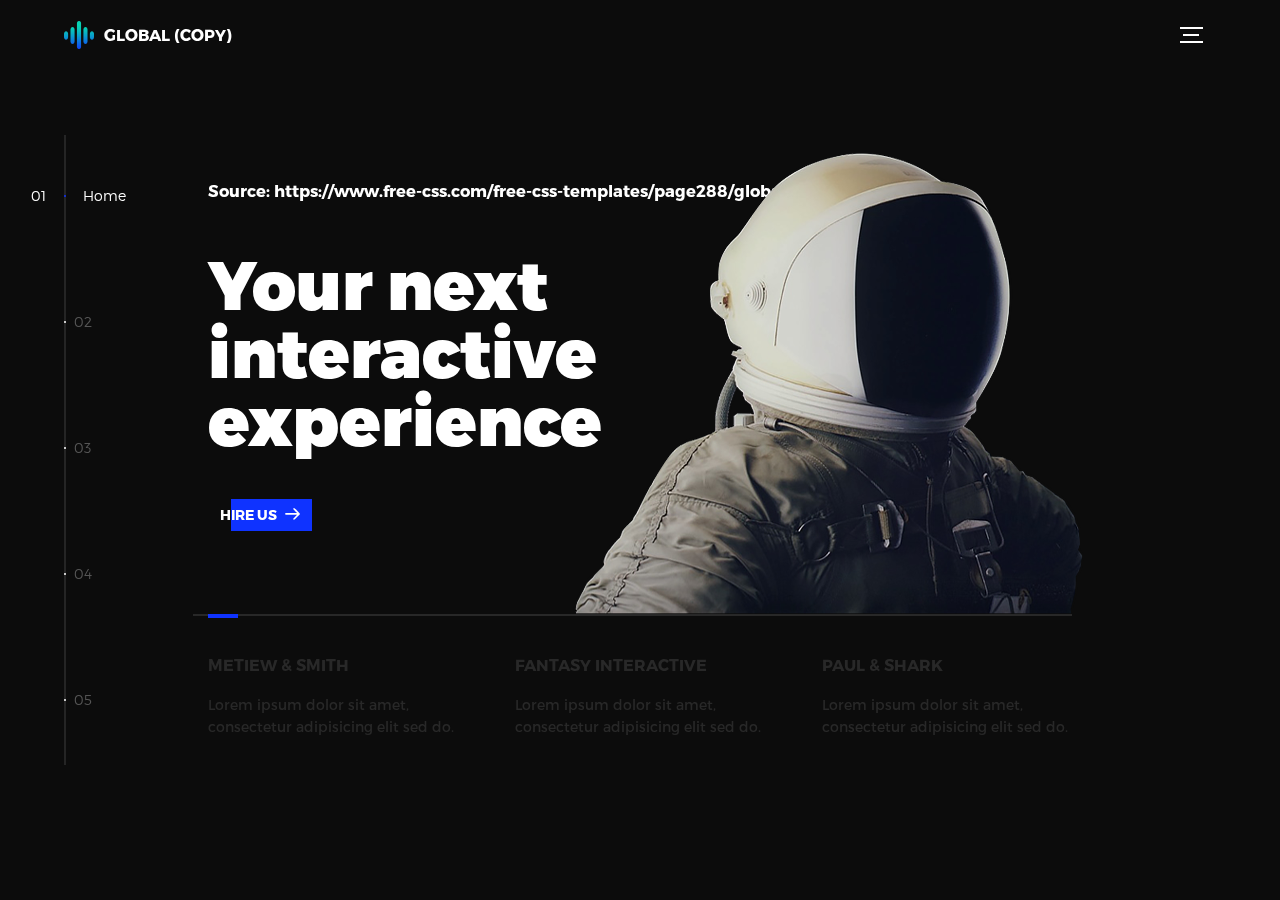
==== commit 29ceec9d: "Add source code link" ====
--- a/index.html
+++ b/index.html
@@ -31,7 +31,7 @@
             <header class="header">
               <a class="header--logo" href="#0">
                 <img src="assets/img/logo.png" alt="Global" />
-                <p>Global</p>
+                <p>Global (copy)</p>
               </a>
               <button class="header--cta cta">Hire Us</button>
               <div class="header--nav-toggle">
@@ -51,7 +51,12 @@
               <li class="l-section section section--is-active">
                 <div class="intro">
                   <div class="intro--banner">
+                    <h3>
+                      Source:
+                      https://www.free-css.com/free-css-templates/page288/global
+                    </h3>
                     <h1>Your next<br />interactive<br />experience</h1>
+
                     <button class="cta">
                       Hire Us
                       <svg
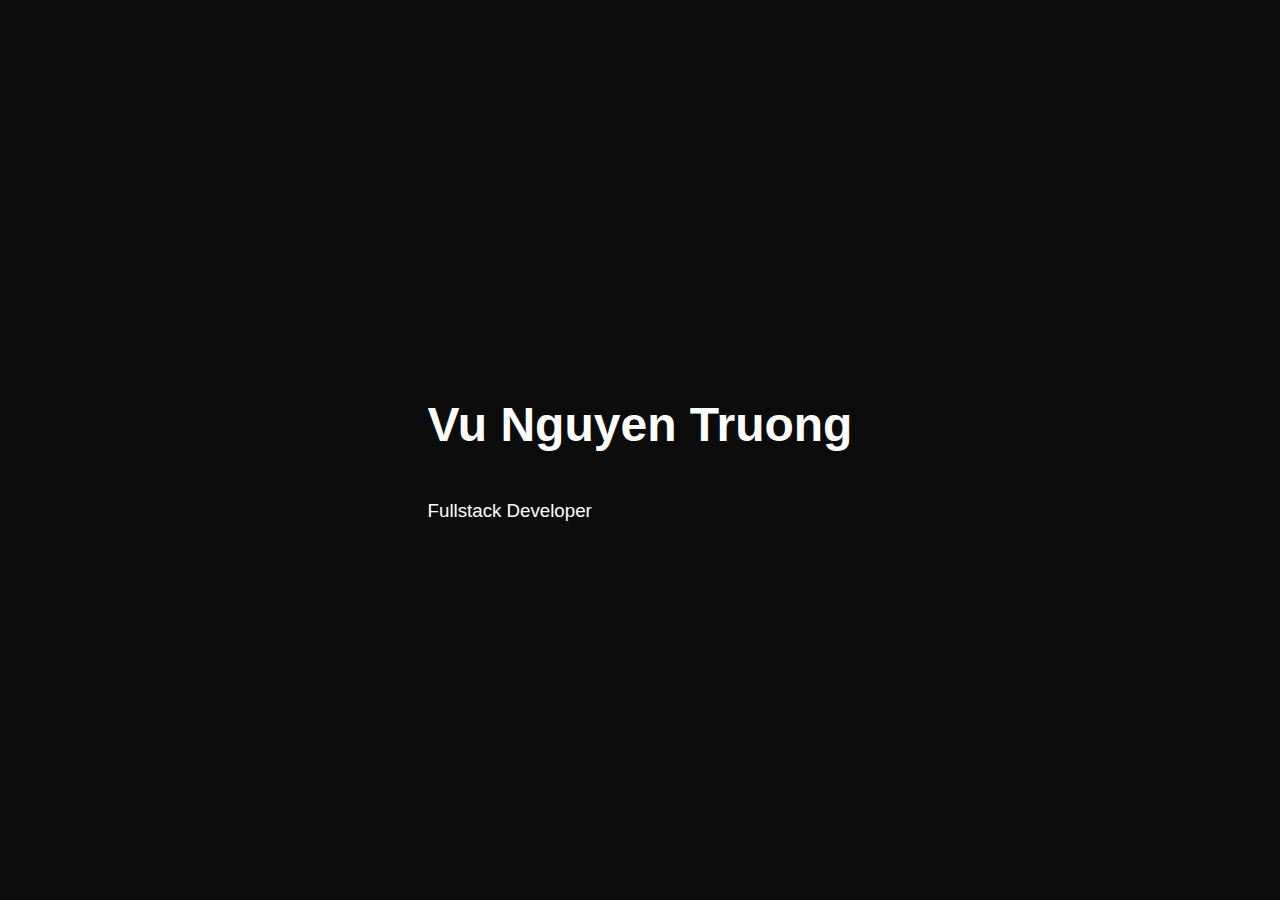
==== commit b618ade0: "Update the new site content" ====
--- a/index.html
+++ b/index.html
@@ -1,469 +1,46 @@
 <!DOCTYPE html>
 <html lang="en">
   <head>
-    <title>Global</title>
+    <title>Vu Nguyen Truong | Fullstack Developer</title>
     <meta charset="utf-8" />
     <meta name="viewport" content="width=device-width, initial-scale=1" />
     <meta http-equiv="X-UA-Compatible" content="IE=edge" />
-    <meta name="description" content="HTML5 website template" />
-    <meta name="keywords" content="global, template, html, sass, jquery" />
-    <meta name="author" content="Bucky Maler" />
-    <link rel="stylesheet" href="assets/css/main.css" />
+    <link rel="stylesheet" href="css/main.css" />
   </head>
   <body>
-    <!-- notification for small viewports and landscape oriented smartphones -->
-    <div class="device-notification">
-      <a class="device-notification--logo" href="#0">
-        <img src="assets/img/logo.png" alt="Global" />
-        <p>Global</p>
-      </a>
-      <p class="device-notification--message">
-        Global has so much to offer that we must request you orient your device
-        to portrait or find a larger screen. You won't be disappointed.
-      </p>
+    <div>
+      <h1>
+        <a href="https://www.linkedin.com/in/ntruongvux/">Vu Nguyen Truong</a>
+      </h1>
+      <h3>Fullstack Developer</h3>
+      <!-- <div>
+        <ul>
+          <li>
+            <div class="card">
+              <div class="card-image">
+                <img src="assets/img/chess-game.png" />
+              </div>
+              <div class="card-title">The chess game</div>
+            </div>
+          </li>
+          <li>
+            <div class="card">
+              <div class="card-image">
+                <img src="assets/img/calendar-view.png" />
+              </div>
+              <div class="card-title">The chess game</div>
+            </div>
+          </li>
+          <li>
+            <div class="card">
+              <div class="card-image">
+                <img src="assets/img/split-money.png" />
+              </div>
+              <div class="card-title">The chess game</div>
+            </div>
+          </li>
+        </ul>
+      </div> -->
     </div>
-
-    <div class="perspective effect-rotate-left">
-      <div class="container">
-        <div class="outer-nav--return"></div>
-        <div id="viewport" class="l-viewport">
-          <div class="l-wrapper">
-            <header class="header">
-              <a class="header--logo" href="#0">
-                <img src="assets/img/logo.png" alt="Global" />
-                <p>Global (copy)</p>
-              </a>
-              <button class="header--cta cta">Hire Us</button>
-              <div class="header--nav-toggle">
-                <span></span>
-              </div>
-            </header>
-            <nav class="l-side-nav">
-              <ul class="side-nav">
-                <li class="is-active"><span>Home</span></li>
-                <li><span>Works</span></li>
-                <li><span>About</span></li>
-                <li><span>Contact</span></li>
-                <li><span>Hire us</span></li>
-              </ul>
-            </nav>
-            <ul class="l-main-content main-content">
-              <li class="l-section section section--is-active">
-                <div class="intro">
-                  <div class="intro--banner">
-                    <h3>
-                      Source:
-                      https://www.free-css.com/free-css-templates/page288/global
-                    </h3>
-                    <h1>Your next<br />interactive<br />experience</h1>
-
-                    <button class="cta">
-                      Hire Us
-                      <svg
-                        version="1.1"
-                        id="Layer_1"
-                        xmlns="http://www.w3.org/2000/svg"
-                        xmlns:xlink="http://www.w3.org/1999/xlink"
-                        x="0px"
-                        y="0px"
-                        viewBox="0 0 150 118"
-                        style="enable-background: new 0 0 150 118"
-                        xml:space="preserve"
-                      >
-                        <g
-                          transform="translate(0.000000,118.000000) scale(0.100000,-0.100000)"
-                        >
-                          <path
-                            d="M870,1167c-34-17-55-57-46-90c3-15,81-100,194-211l187-185l-565-1c-431,0-571-3-590-13c-55-28-64-94-18-137c21-20,33-20,597-20h575l-192-193C800,103,794,94,849,39c20-20,39-29,61-29c28,0,63,30,298,262c147,144,272,271,279,282c30,51,23,60-219,304C947,1180,926,1196,870,1167z"
-                          />
-                        </g>
-                      </svg>
-                      <span class="btn-background"></span>
-                    </button>
-                    <img
-                      src="assets/img/introduction-visual.png"
-                      alt="Welcome"
-                    />
-                  </div>
-                  <div class="intro--options">
-                    <a href="#0">
-                      <h3>Metiew &amp; Smith</h3>
-                      <p>
-                        Lorem ipsum dolor sit amet, consectetur adipisicing elit
-                        sed do.
-                      </p>
-                    </a>
-                    <a href="#0">
-                      <h3>Fantasy interactive</h3>
-                      <p>
-                        Lorem ipsum dolor sit amet, consectetur adipisicing elit
-                        sed do.
-                      </p>
-                    </a>
-                    <a href="#0">
-                      <h3>Paul &amp; shark</h3>
-                      <p>
-                        Lorem ipsum dolor sit amet, consectetur adipisicing elit
-                        sed do.
-                      </p>
-                    </a>
-                  </div>
-                </div>
-              </li>
-              <li class="l-section section">
-                <div class="work">
-                  <h2>Selected work</h2>
-                  <div class="work--lockup">
-                    <ul class="slider">
-                      <li class="slider--item slider--item-left">
-                        <a href="#0">
-                          <div class="slider--item-image">
-                            <img
-                              src="assets/img/work-victory.jpg"
-                              alt="Victory"
-                            />
-                          </div>
-                          <p class="slider--item-title">Victory</p>
-                          <p class="slider--item-description">
-                            Lorem ipsum dolor sit amet, consectetur adipisicing
-                            elit sed do.
-                          </p>
-                        </a>
-                      </li>
-                      <li class="slider--item slider--item-center">
-                        <a href="#0">
-                          <div class="slider--item-image">
-                            <img
-                              src="assets/img/work-metiew-smith.jpg"
-                              alt="Metiew and Smith"
-                            />
-                          </div>
-                          <p class="slider--item-title">Metiew &amp; Smith</p>
-                          <p class="slider--item-description">
-                            Lorem ipsum dolor sit amet, consectetur adipisicing
-                            elit sed do.
-                          </p>
-                        </a>
-                      </li>
-                      <li class="slider--item slider--item-right">
-                        <a href="#0">
-                          <div class="slider--item-image">
-                            <img
-                              src="assets/img/work-alex-nowak.jpg"
-                              alt="Alex Nowak"
-                            />
-                          </div>
-                          <p class="slider--item-title">Alex Nowak</p>
-                          <p class="slider--item-description">
-                            Lorem ipsum dolor sit amet, consectetur adipisicing
-                            elit sed do.
-                          </p>
-                        </a>
-                      </li>
-                    </ul>
-                    <div class="slider--prev">
-                      <svg
-                        version="1.1"
-                        id="Layer_1"
-                        xmlns="http://www.w3.org/2000/svg"
-                        xmlns:xlink="http://www.w3.org/1999/xlink"
-                        x="0px"
-                        y="0px"
-                        viewBox="0 0 150 118"
-                        style="enable-background: new 0 0 150 118"
-                        xml:space="preserve"
-                      >
-                        <g
-                          transform="translate(0.000000,118.000000) scale(0.100000,-0.100000)"
-                        >
-                          <path
-                            d="M561,1169C525,1155,10,640,3,612c-3-13,1-36,8-52c8-15,134-145,281-289C527,41,562,10,590,10c22,0,41,9,61,29
-                    c55,55,49,64-163,278L296,510h575c564,0,576,0,597,20c46,43,37,109-18,137c-19,10-159,13-590,13l-565,1l182,180
-                    c101,99,187,188,193,199c16,30,12,57-12,84C631,1174,595,1183,561,1169z"
-                          />
-                        </g>
-                      </svg>
-                    </div>
-                    <div class="slider--next">
-                      <svg
-                        version="1.1"
-                        id="Layer_1"
-                        xmlns="http://www.w3.org/2000/svg"
-                        xmlns:xlink="http://www.w3.org/1999/xlink"
-                        x="0px"
-                        y="0px"
-                        viewBox="0 0 150 118"
-                        style="enable-background: new 0 0 150 118"
-                        xml:space="preserve"
-                      >
-                        <g
-                          transform="translate(0.000000,118.000000) scale(0.100000,-0.100000)"
-                        >
-                          <path
-                            d="M870,1167c-34-17-55-57-46-90c3-15,81-100,194-211l187-185l-565-1c-431,0-571-3-590-13c-55-28-64-94-18-137c21-20,33-20,597-20h575l-192-193C800,103,794,94,849,39c20-20,39-29,61-29c28,0,63,30,298,262c147,144,272,271,279,282c30,51,23,60-219,304C947,1180,926,1196,870,1167z"
-                          />
-                        </g>
-                      </svg>
-                    </div>
-                  </div>
-                </div>
-              </li>
-              <li class="l-section section">
-                <div class="about">
-                  <div class="about--banner">
-                    <h2>We<br />believe in<br />passionate<br />people</h2>
-                    <a href="#0"
-                      >Career
-                      <span>
-                        <svg
-                          version="1.1"
-                          id="Layer_1"
-                          xmlns="http://www.w3.org/2000/svg"
-                          xmlns:xlink="http://www.w3.org/1999/xlink"
-                          x="0px"
-                          y="0px"
-                          viewBox="0 0 150 118"
-                          style="enable-background: new 0 0 150 118"
-                          xml:space="preserve"
-                        >
-                          <g
-                            transform="translate(0.000000,118.000000) scale(0.100000,-0.100000)"
-                          >
-                            <path
-                              d="M870,1167c-34-17-55-57-46-90c3-15,81-100,194-211l187-185l-565-1c-431,0-571-3-590-13c-55-28-64-94-18-137c21-20,33-20,597-20h575l-192-193C800,103,794,94,849,39c20-20,39-29,61-29c28,0,63,30,298,262c147,144,272,271,279,282c30,51,23,60-219,304C947,1180,926,1196,870,1167z"
-                            />
-                          </g>
-                        </svg>
-                      </span>
-                    </a>
-                    <img src="assets/img/about-visual.png" alt="About Us" />
-                  </div>
-                  <div class="about--options">
-                    <a href="#0">
-                      <h3>Winners</h3>
-                    </a>
-                    <a href="#0">
-                      <h3>Philosophy</h3>
-                    </a>
-                    <a href="#0">
-                      <h3>History</h3>
-                    </a>
-                  </div>
-                </div>
-              </li>
-              <li class="l-section section">
-                <div class="contact">
-                  <div class="contact--lockup">
-                    <div class="modal">
-                      <div class="modal--information">
-                        <p>Pawia 5, 31-154 Kraków, Poland</p>
-                        <a href="mailto:ouremail@gmail.com"
-                          >ouremail@gmail.com</a
-                        >
-                        <a href="tel:+148126287560">+48 12 628 75 60</a>
-                      </div>
-                      <ul class="modal--options">
-                        <li><a href="#0">Bēhance</a></li>
-                        <li><a href="#0">dribbble</a></li>
-                        <li>
-                          <a href="mailto:ouremail@gmail.com">Contact Us</a>
-                        </li>
-                      </ul>
-                    </div>
-                  </div>
-                </div>
-              </li>
-              <li class="l-section section">
-                <div class="hire">
-                  <h2>You want us to do</h2>
-                  <!-- checkout formspree.io for easy form setup -->
-                  <form class="work-request">
-                    <div class="work-request--options">
-                      <span class="options-a">
-                        <input id="opt-1" type="checkbox" value="app design" />
-                        <label for="opt-1">
-                          <svg
-                            version="1.1"
-                            id="Layer_1"
-                            xmlns="http://www.w3.org/2000/svg"
-                            xmlns:xlink="http://www.w3.org/1999/xlink"
-                            x="0px"
-                            y="0px"
-                            viewBox="0 0 150 111"
-                            style="enable-background: new 0 0 150 111"
-                            xml:space="preserve"
-                          >
-                            <g
-                              transform="translate(0.000000,111.000000) scale(0.100000,-0.100000)"
-                            >
-                              <path
-                                d="M950,705L555,310L360,505C253,612,160,700,155,700c-6,0-44-34-85-75l-75-75l278-278L550-5l475,475c261,261,475,480,475,485c0,13-132,145-145,145C1349,1100,1167,922,950,705z"
-                              />
-                            </g>
-                          </svg>
-                          App Design
-                        </label>
-                        <input
-                          id="opt-2"
-                          type="checkbox"
-                          value="graphic design"
-                        />
-                        <label for="opt-2">
-                          <svg
-                            version="1.1"
-                            id="Layer_1"
-                            xmlns="http://www.w3.org/2000/svg"
-                            xmlns:xlink="http://www.w3.org/1999/xlink"
-                            x="0px"
-                            y="0px"
-                            viewBox="0 0 150 111"
-                            style="enable-background: new 0 0 150 111"
-                            xml:space="preserve"
-                          >
-                            <g
-                              transform="translate(0.000000,111.000000) scale(0.100000,-0.100000)"
-                            >
-                              <path
-                                d="M950,705L555,310L360,505C253,612,160,700,155,700c-6,0-44-34-85-75l-75-75l278-278L550-5l475,475c261,261,475,480,475,485c0,13-132,145-145,145C1349,1100,1167,922,950,705z"
-                              />
-                            </g>
-                          </svg>
-                          Graphic Design
-                        </label>
-                        <input
-                          id="opt-3"
-                          type="checkbox"
-                          value="motion design"
-                        />
-                        <label for="opt-3">
-                          <svg
-                            version="1.1"
-                            id="Layer_1"
-                            xmlns="http://www.w3.org/2000/svg"
-                            xmlns:xlink="http://www.w3.org/1999/xlink"
-                            x="0px"
-                            y="0px"
-                            viewBox="0 0 150 111"
-                            style="enable-background: new 0 0 150 111"
-                            xml:space="preserve"
-                          >
-                            <g
-                              transform="translate(0.000000,111.000000) scale(0.100000,-0.100000)"
-                            >
-                              <path
-                                d="M950,705L555,310L360,505C253,612,160,700,155,700c-6,0-44-34-85-75l-75-75l278-278L550-5l475,475c261,261,475,480,475,485c0,13-132,145-145,145C1349,1100,1167,922,950,705z"
-                              />
-                            </g>
-                          </svg>
-                          Motion Design
-                        </label>
-                      </span>
-                      <span class="options-b">
-                        <input id="opt-4" type="checkbox" value="ux design" />
-                        <label for="opt-4">
-                          <svg
-                            version="1.1"
-                            id="Layer_1"
-                            xmlns="http://www.w3.org/2000/svg"
-                            xmlns:xlink="http://www.w3.org/1999/xlink"
-                            x="0px"
-                            y="0px"
-                            viewBox="0 0 150 111"
-                            style="enable-background: new 0 0 150 111"
-                            xml:space="preserve"
-                          >
-                            <g
-                              transform="translate(0.000000,111.000000) scale(0.100000,-0.100000)"
-                            >
-                              <path
-                                d="M950,705L555,310L360,505C253,612,160,700,155,700c-6,0-44-34-85-75l-75-75l278-278L550-5l475,475c261,261,475,480,475,485c0,13-132,145-145,145C1349,1100,1167,922,950,705z"
-                              />
-                            </g>
-                          </svg>
-                          UX Design
-                        </label>
-                        <input id="opt-5" type="checkbox" value="webdesign" />
-                        <label for="opt-5">
-                          <svg
-                            version="1.1"
-                            id="Layer_1"
-                            xmlns="http://www.w3.org/2000/svg"
-                            xmlns:xlink="http://www.w3.org/1999/xlink"
-                            x="0px"
-                            y="0px"
-                            viewBox="0 0 150 111"
-                            style="enable-background: new 0 0 150 111"
-                            xml:space="preserve"
-                          >
-                            <g
-                              transform="translate(0.000000,111.000000) scale(0.100000,-0.100000)"
-                            >
-                              <path
-                                d="M950,705L555,310L360,505C253,612,160,700,155,700c-6,0-44-34-85-75l-75-75l278-278L550-5l475,475c261,261,475,480,475,485c0,13-132,145-145,145C1349,1100,1167,922,950,705z"
-                              />
-                            </g>
-                          </svg>
-                          Webdesign
-                        </label>
-                        <input id="opt-6" type="checkbox" value="marketing" />
-                        <label for="opt-6">
-                          <svg
-                            version="1.1"
-                            id="Layer_1"
-                            xmlns="http://www.w3.org/2000/svg"
-                            xmlns:xlink="http://www.w3.org/1999/xlink"
-                            x="0px"
-                            y="0px"
-                            viewBox="0 0 150 111"
-                            style="enable-background: new 0 0 150 111"
-                            xml:space="preserve"
-                          >
-                            <g
-                              transform="translate(0.000000,111.000000) scale(0.100000,-0.100000)"
-                            >
-                              <path
-                                d="M950,705L555,310L360,505C253,612,160,700,155,700c-6,0-44-34-85-75l-75-75l278-278L550-5l475,475c261,261,475,480,475,485c0,13-132,145-145,145C1349,1100,1167,922,950,705z"
-                              />
-                            </g>
-                          </svg>
-                          Marketing
-                        </label>
-                      </span>
-                    </div>
-                    <div class="work-request--information">
-                      <div class="information-name">
-                        <input id="name" type="text" spellcheck="false" />
-                        <label for="name">Name</label>
-                      </div>
-                      <div class="information-email">
-                        <input id="email" type="email" spellcheck="false" />
-                        <label for="email">Email</label>
-                      </div>
-                    </div>
-                    <input type="submit" value="Send Request" />
-                  </form>
-                </div>
-              </li>
-            </ul>
-          </div>
-        </div>
-      </div>
-      <ul class="outer-nav">
-        <li class="is-active">Home</li>
-        <li>Works</li>
-        <li>About</li>
-        <li>Contact</li>
-        <li>Hire us</li>
-      </ul>
-    </div>
-
-    <script src="https://ajax.googleapis.com/ajax/libs/jquery/2.2.4/jquery.min.js"></script>
-    <script>
-      window.jQuery ||
-        document.write(
-          '<script src="assets/js/vendor/jquery-2.2.4.min.js"><\/script>'
-        );
-    </script>
-    <script src="assets/js/functions-min.js"></script>
   </body>
 </html>
--- a/css/main.css
+++ b/css/main.css
@@ -0,0 +1,274 @@
+@charset "UTF-8";
+@font-face {
+  font-family: "Montserrat";
+  src: url("../fonts/Montserrat-Black.eot");
+  src: local("☺"), url("../fonts/Montserrat-Black.woff") format("woff"), url("../fonts/Montserrat-Black.ttf") format("truetype"), url("../fonts/Montserrat-Black.svg") format("svg");
+  font-weight: 900;
+  font-style: normal;
+}
+@font-face {
+  font-family: "Montserrat";
+  src: url("../fonts/Montserrat-Bold.eot");
+  src: local("☺"), url("../../fonts/Montserrat-Bold.woff") format("woff"), url("../fonts/Montserrat-Bold.ttf") format("truetype"), url("../fonts/Montserrat-Bold.svg") format("svg");
+  font-weight: 700;
+  font-style: normal;
+}
+@font-face {
+  font-family: "Montserrat";
+  src: url("../fonts/Montserrat-Regular.eot");
+  src: local("☺"), url("../fonts/Montserrat-Regular.woff") format("woff"), url("../fonts/Montserrat-Regular.ttf") format("truetype"), url("../fonts/Montserrat-Regular.svg") format("svg");
+  font-weight: 400;
+  font-style: normal;
+}
+@font-face {
+  font-family: "Montserrat";
+  src: url("../fonts/Montserrat-Light.eot");
+  src: local("☺"), url("../fonts/Montserrat-Light.woff") format("woff"), url("../fonts/Montserrat-Light.ttf") format("truetype"), url("../fonts/Montserrat-Light.svg") format("svg");
+  font-weight: 300;
+  font-style: normal;
+}
+/*! normalize.css v3.0.2 | MIT License | git.io/normalize */
+html {
+  font-family: sans-serif;
+  -ms-text-size-adjust: 100%;
+  -webkit-text-size-adjust: 100%;
+}
+
+body {
+  margin: 0;
+  background-color: #0c0c0c;
+  font-size: 16px;
+  line-height: 1.6;
+  font-family: "Montserrat", sans-serif;
+  color: #fff;
+  -webkit-font-smoothing: antialiased;
+  -webkit-text-size-adjust: 100%;
+}
+
+article,
+aside,
+details,
+figcaption,
+figure,
+footer,
+header,
+hgroup,
+main,
+menu,
+nav,
+section,
+summary {
+  display: block;
+}
+
+audio,
+canvas,
+progress,
+video {
+  display: inline-block;
+  vertical-align: baseline;
+}
+
+audio:not([controls]) {
+  display: none;
+  height: 0;
+}
+
+[hidden],
+template {
+  display: none;
+}
+
+a {
+  background-color: transparent;
+}
+
+a:active,
+a:hover {
+  outline: 0;
+}
+
+abbr[title] {
+  border-bottom: 1px dotted;
+}
+
+b,
+strong {
+  font-weight: bold;
+}
+
+dfn {
+  font-style: italic;
+}
+
+h1 {
+  font-size: 3rem;
+  margin: 0.67em 0;
+}
+
+mark {
+  background: #ff0;
+  color: #000;
+}
+
+small {
+  font-size: 80%;
+}
+
+sub,
+sup {
+  font-size: 75%;
+  line-height: 0;
+  position: relative;
+  vertical-align: baseline;
+}
+
+sup {
+  top: -0.5em;
+}
+
+sub {
+  bottom: -0.25em;
+}
+
+img {
+  border: 0;
+}
+
+svg:not(:root) {
+  overflow: hidden;
+}
+
+figure {
+  margin: 1em 40px;
+}
+
+hr {
+  box-sizing: content-box;
+  height: 0;
+}
+
+pre {
+  overflow: auto;
+}
+
+code,
+kbd,
+pre,
+samp {
+  font-family: monospace, monospace;
+  font-size: 1em;
+}
+
+button,
+input,
+optgroup,
+select,
+textarea {
+  color: inherit;
+  font: inherit;
+  margin: 0;
+}
+
+button {
+  overflow: visible;
+}
+
+button,
+select {
+  text-transform: none;
+}
+
+button,
+html input[type=button],
+input[type=reset],
+input[type=submit] {
+  -webkit-appearance: button;
+  cursor: pointer;
+}
+
+button[disabled],
+html input[disabled] {
+  cursor: default;
+}
+
+button::-moz-focus-inner,
+input::-moz-focus-inner {
+  border: 0;
+  padding: 0;
+}
+
+input {
+  line-height: normal;
+}
+
+input[type=checkbox],
+input[type=radio] {
+  box-sizing: border-box;
+  padding: 0;
+}
+
+input[type=number]::-webkit-inner-spin-button,
+input[type=number]::-webkit-outer-spin-button {
+  height: auto;
+}
+
+input[type=search] {
+  -webkit-appearance: textfield;
+  box-sizing: content-box;
+}
+
+input[type=search]::-webkit-search-cancel-button,
+input[type=search]::-webkit-search-decoration {
+  -webkit-appearance: none;
+}
+
+fieldset {
+  border: 1px solid #c0c0c0;
+  margin: 0 2px;
+  padding: 0.35em 0.625em 0.75em;
+}
+
+legend {
+  border: 0;
+  padding: 0;
+}
+
+textarea {
+  overflow: auto;
+}
+
+optgroup {
+  font-weight: bold;
+}
+
+table {
+  border-collapse: collapse;
+  border-spacing: 0;
+}
+
+td,
+th {
+  padding: 0;
+}
+
+body {
+  display: flex;
+  justify-content: center;
+  align-items: center;
+  height: 100vh;
+  width: 100vw;
+}
+
+h3 {
+  font-weight: 500;
+}
+
+a {
+  text-decoration: none;
+  color: #fff;
+}
+a:hover {
+  text-decoration: line-through;
+  color: yellow;
+}/*# sourceMappingURL=main.css.map */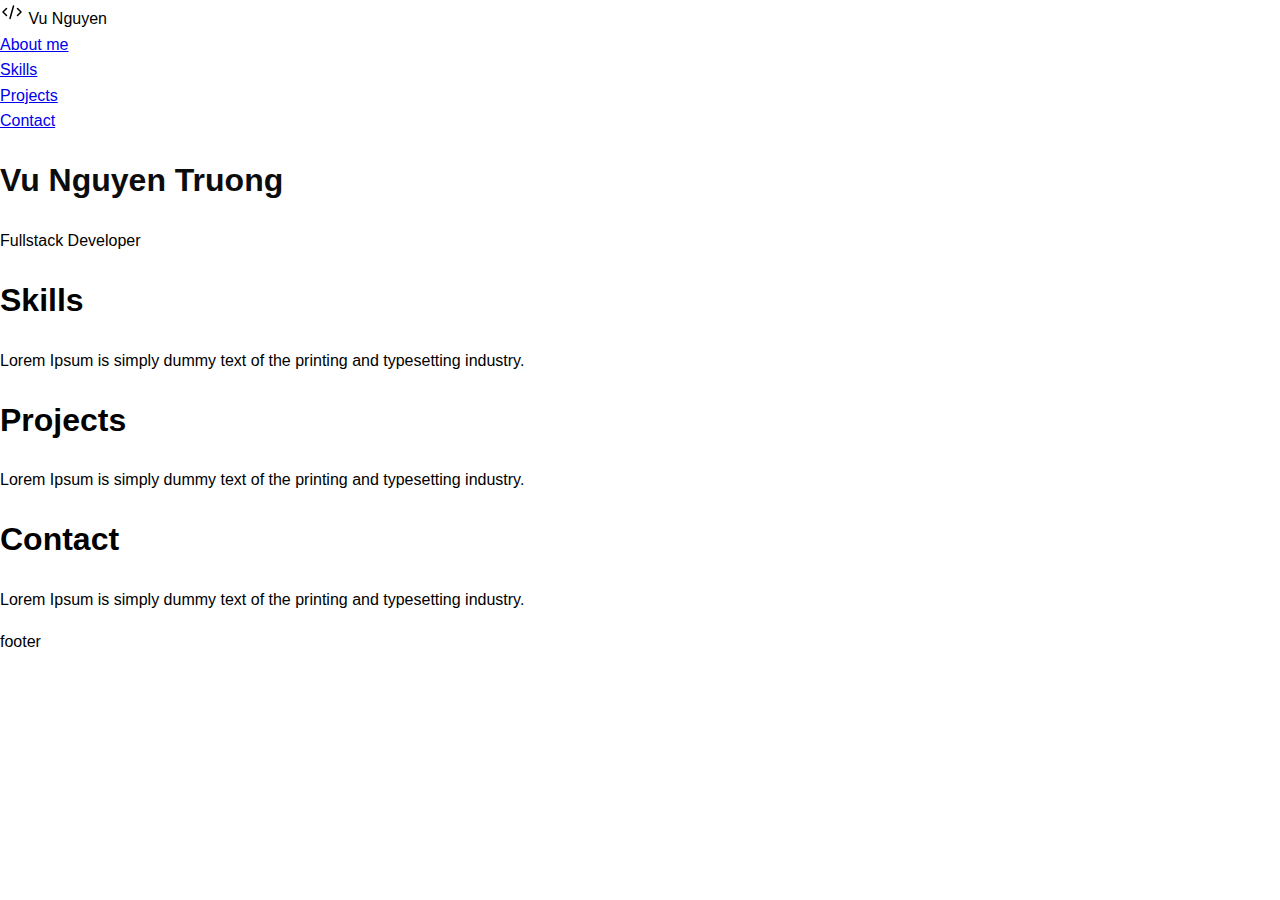
==== commit f728d2ba: "Update structure site" ====
--- a/index.html
+++ b/index.html
@@ -1,46 +1,56 @@
 <!DOCTYPE html>
 <html lang="en">
   <head>
-    <title>Vu Nguyen Truong | Fullstack Developer</title>
     <meta charset="utf-8" />
     <meta name="viewport" content="width=device-width, initial-scale=1" />
     <meta http-equiv="X-UA-Compatible" content="IE=edge" />
-    <link rel="stylesheet" href="css/main.css" />
+
+    <link rel="icon" href="favicon.svg" />
+    <link rel="stylesheet" href="css/index.css" />
+
+    <title>Vu Nguyen Truong | Fullstack Developer</title>
   </head>
   <body>
-    <div>
-      <h1>
-        <a href="https://www.linkedin.com/in/ntruongvux/">Vu Nguyen Truong</a>
-      </h1>
-      <h3>Fullstack Developer</h3>
-      <!-- <div>
-        <ul>
-          <li>
-            <div class="card">
-              <div class="card-image">
-                <img src="assets/img/chess-game.png" />
-              </div>
-              <div class="card-title">The chess game</div>
-            </div>
-          </li>
-          <li>
-            <div class="card">
-              <div class="card-image">
-                <img src="assets/img/calendar-view.png" />
-              </div>
-              <div class="card-title">The chess game</div>
-            </div>
-          </li>
-          <li>
-            <div class="card">
-              <div class="card-image">
-                <img src="assets/img/split-money.png" />
-              </div>
-              <div class="card-title">The chess game</div>
-            </div>
-          </li>
-        </ul>
-      </div> -->
-    </div>
+    <header>
+      <div class="logo"><img src="favicon.svg" /> Vu Nguyen</div>
+      <nav>
+        <li><a href="#about">About me</a></li>
+        <li><a href="#skill">Skills</a></li>
+        <li><a href="#project">Projects</a></li>
+        <li><a href="#contact">Contact</a></li>
+      </nav>
+    </header>
+    <main>
+      <section class="about">
+        <h1>
+          <a class="link" href="https://www.linkedin.com/in/ntruongvux/"
+            >Vu Nguyen Truong</a
+          >
+        </h1>
+        <p>Fullstack Developer</p>
+      </section>
+      <section class="skill">
+        <h1>Skills</h1>
+        <p>
+          Lorem Ipsum is simply dummy text of the printing and typesetting
+          industry.
+        </p>
+      </section>
+      <section class="project">
+        <h1>Projects</h1>
+        <p>
+          Lorem Ipsum is simply dummy text of the printing and typesetting
+          industry.
+        </p>
+      </section>
+      <section class="contact">
+        <h1>Contact</h1>
+        <p>
+          Lorem Ipsum is simply dummy text of the printing and typesetting
+          industry.
+        </p>
+      </section>
+    </main>
+    <footer>footer</footer>
   </body>
 </html>
--- a/css/index.css
+++ b/css/index.css
@@ -0,0 +1,363 @@
+@charset "UTF-8";
+@font-face {
+  font-family: "Montserrat";
+  src: url("../fonts/Montserrat-Black.eot");
+  src: local("☺"), url("../fonts/Montserrat-Black.woff") format("woff"), url("../fonts/Montserrat-Black.ttf") format("truetype"), url("../fonts/Montserrat-Black.svg") format("svg");
+  font-weight: 900;
+  font-style: normal;
+}
+@font-face {
+  font-family: "Montserrat";
+  src: url("../fonts/Montserrat-Bold.eot");
+  src: local("☺"), url("../../fonts/Montserrat-Bold.woff") format("woff"), url("../fonts/Montserrat-Bold.ttf") format("truetype"), url("../fonts/Montserrat-Bold.svg") format("svg");
+  font-weight: 700;
+  font-style: normal;
+}
+@font-face {
+  font-family: "Montserrat";
+  src: url("../fonts/Montserrat-Regular.eot");
+  src: local("☺"), url("../fonts/Montserrat-Regular.woff") format("woff"), url("../fonts/Montserrat-Regular.ttf") format("truetype"), url("../fonts/Montserrat-Regular.svg") format("svg");
+  font-weight: 400;
+  font-style: normal;
+}
+@font-face {
+  font-family: "Montserrat";
+  src: url("../fonts/Montserrat-Light.eot");
+  src: local("☺"), url("../fonts/Montserrat-Light.woff") format("woff"), url("../fonts/Montserrat-Light.ttf") format("truetype"), url("../fonts/Montserrat-Light.svg") format("svg");
+  font-weight: 300;
+  font-style: normal;
+}
+/*! normalize.css v8.0.1 | MIT License | github.com/necolas/normalize.css */
+/* Document
+   ========================================================================== */
+/**
+ * 1. Correct the line height in all browsers.
+ * 2. Prevent adjustments of font size after orientation changes in iOS.
+ */
+html {
+  line-height: 1.15; /* 1 */
+  -webkit-text-size-adjust: 100%; /* 2 */
+}
+
+/* Sections
+   ========================================================================== */
+/**
+ * Remove the margin in all browsers.
+ */
+body {
+  margin: 0;
+}
+
+/**
+ * Render the `main` element consistently in IE.
+ */
+main {
+  display: block;
+}
+
+/**
+ * Correct the font size and margin on `h1` elements within `section` and
+ * `article` contexts in Chrome, Firefox, and Safari.
+ */
+h1 {
+  font-size: 2em;
+  margin: 0.67em 0;
+}
+
+/* Grouping content
+   ========================================================================== */
+/**
+ * 1. Add the correct box sizing in Firefox.
+ * 2. Show the overflow in Edge and IE.
+ */
+hr {
+  box-sizing: content-box; /* 1 */
+  height: 0; /* 1 */
+  overflow: visible; /* 2 */
+}
+
+/**
+ * 1. Correct the inheritance and scaling of font size in all browsers.
+ * 2. Correct the odd `em` font sizing in all browsers.
+ */
+pre {
+  font-family: monospace, monospace; /* 1 */
+  font-size: 1em; /* 2 */
+}
+
+/* Text-level semantics
+   ========================================================================== */
+/**
+ * Remove the gray background on active links in IE 10.
+ */
+a {
+  background-color: transparent;
+}
+
+/**
+ * 1. Remove the bottom border in Chrome 57-
+ * 2. Add the correct text decoration in Chrome, Edge, IE, Opera, and Safari.
+ */
+abbr[title] {
+  border-bottom: none; /* 1 */
+  text-decoration: underline; /* 2 */
+  -webkit-text-decoration: underline dotted;
+          text-decoration: underline dotted; /* 2 */
+}
+
+/**
+ * Add the correct font weight in Chrome, Edge, and Safari.
+ */
+b,
+strong {
+  font-weight: bolder;
+}
+
+/**
+ * 1. Correct the inheritance and scaling of font size in all browsers.
+ * 2. Correct the odd `em` font sizing in all browsers.
+ */
+code,
+kbd,
+samp {
+  font-family: monospace, monospace; /* 1 */
+  font-size: 1em; /* 2 */
+}
+
+/**
+ * Add the correct font size in all browsers.
+ */
+small {
+  font-size: 80%;
+}
+
+/**
+ * Prevent `sub` and `sup` elements from affecting the line height in
+ * all browsers.
+ */
+sub,
+sup {
+  font-size: 75%;
+  line-height: 0;
+  position: relative;
+  vertical-align: baseline;
+}
+
+sub {
+  bottom: -0.25em;
+}
+
+sup {
+  top: -0.5em;
+}
+
+/* Embedded content
+   ========================================================================== */
+/**
+ * Remove the border on images inside links in IE 10.
+ */
+img {
+  border-style: none;
+}
+
+/* Forms
+   ========================================================================== */
+/**
+ * 1. Change the font styles in all browsers.
+ * 2. Remove the margin in Firefox and Safari.
+ */
+button,
+input,
+optgroup,
+select,
+textarea {
+  font-family: inherit; /* 1 */
+  font-size: 100%; /* 1 */
+  line-height: 1.15; /* 1 */
+  margin: 0; /* 2 */
+}
+
+/**
+ * Show the overflow in IE.
+ * 1. Show the overflow in Edge.
+ */
+button,
+input {
+  /* 1 */
+  overflow: visible;
+}
+
+/**
+ * Remove the inheritance of text transform in Edge, Firefox, and IE.
+ * 1. Remove the inheritance of text transform in Firefox.
+ */
+button,
+select {
+  /* 1 */
+  text-transform: none;
+}
+
+/**
+ * Correct the inability to style clickable types in iOS and Safari.
+ */
+button,
+[type=button],
+[type=reset],
+[type=submit] {
+  -webkit-appearance: button;
+}
+
+/**
+ * Remove the inner border and padding in Firefox.
+ */
+button::-moz-focus-inner,
+[type=button]::-moz-focus-inner,
+[type=reset]::-moz-focus-inner,
+[type=submit]::-moz-focus-inner {
+  border-style: none;
+  padding: 0;
+}
+
+/**
+ * Restore the focus styles unset by the previous rule.
+ */
+button:-moz-focusring,
+[type=button]:-moz-focusring,
+[type=reset]:-moz-focusring,
+[type=submit]:-moz-focusring {
+  outline: 1px dotted ButtonText;
+}
+
+/**
+ * Correct the padding in Firefox.
+ */
+fieldset {
+  padding: 0.35em 0.75em 0.625em;
+}
+
+/**
+ * 1. Correct the text wrapping in Edge and IE.
+ * 2. Correct the color inheritance from `fieldset` elements in IE.
+ * 3. Remove the padding so developers are not caught out when they zero out
+ *    `fieldset` elements in all browsers.
+ */
+legend {
+  box-sizing: border-box; /* 1 */
+  color: inherit; /* 2 */
+  display: table; /* 1 */
+  max-width: 100%; /* 1 */
+  padding: 0; /* 3 */
+  white-space: normal; /* 1 */
+}
+
+/**
+ * Add the correct vertical alignment in Chrome, Firefox, and Opera.
+ */
+progress {
+  vertical-align: baseline;
+}
+
+/**
+ * Remove the default vertical scrollbar in IE 10+.
+ */
+textarea {
+  overflow: auto;
+}
+
+/**
+ * 1. Add the correct box sizing in IE 10.
+ * 2. Remove the padding in IE 10.
+ */
+[type=checkbox],
+[type=radio] {
+  box-sizing: border-box; /* 1 */
+  padding: 0; /* 2 */
+}
+
+/**
+ * Correct the cursor style of increment and decrement buttons in Chrome.
+ */
+[type=number]::-webkit-inner-spin-button,
+[type=number]::-webkit-outer-spin-button {
+  height: auto;
+}
+
+/**
+ * 1. Correct the odd appearance in Chrome and Safari.
+ * 2. Correct the outline style in Safari.
+ */
+[type=search] {
+  -webkit-appearance: textfield; /* 1 */
+  outline-offset: -2px; /* 2 */
+}
+
+/**
+ * Remove the inner padding in Chrome and Safari on macOS.
+ */
+[type=search]::-webkit-search-decoration {
+  -webkit-appearance: none;
+}
+
+/**
+ * 1. Correct the inability to style clickable types in iOS and Safari.
+ * 2. Change font properties to `inherit` in Safari.
+ */
+::-webkit-file-upload-button {
+  -webkit-appearance: button; /* 1 */
+  font: inherit; /* 2 */
+}
+
+/* Interactive
+   ========================================================================== */
+/*
+ * Add the correct display in Edge, IE 10+, and Firefox.
+ */
+details {
+  display: block;
+}
+
+/*
+ * Add the correct display in all browsers.
+ */
+summary {
+  display: list-item;
+}
+
+/* Misc
+   ========================================================================== */
+/**
+ * Add the correct display in IE 10+.
+ */
+template {
+  display: none;
+}
+
+/**
+ * Add the correct display in IE 10.
+ */
+[hidden] {
+  display: none;
+}
+
+html {
+  font-family: sans-serif;
+  -ms-text-size-adjust: 100%;
+  -webkit-text-size-adjust: 100%;
+}
+
+body {
+  margin: 0;
+  font-size: 16px;
+  line-height: 1.6;
+  font-family: "Montserrat", sans-serif;
+  -webkit-font-smoothing: antialiased;
+  -webkit-text-size-adjust: 100%;
+}
+
+.link {
+  text-decoration: none;
+  color: #0c0c0c;
+}
+.link:hover {
+  text-decoration: line-through;
+}/*# sourceMappingURL=index.css.map */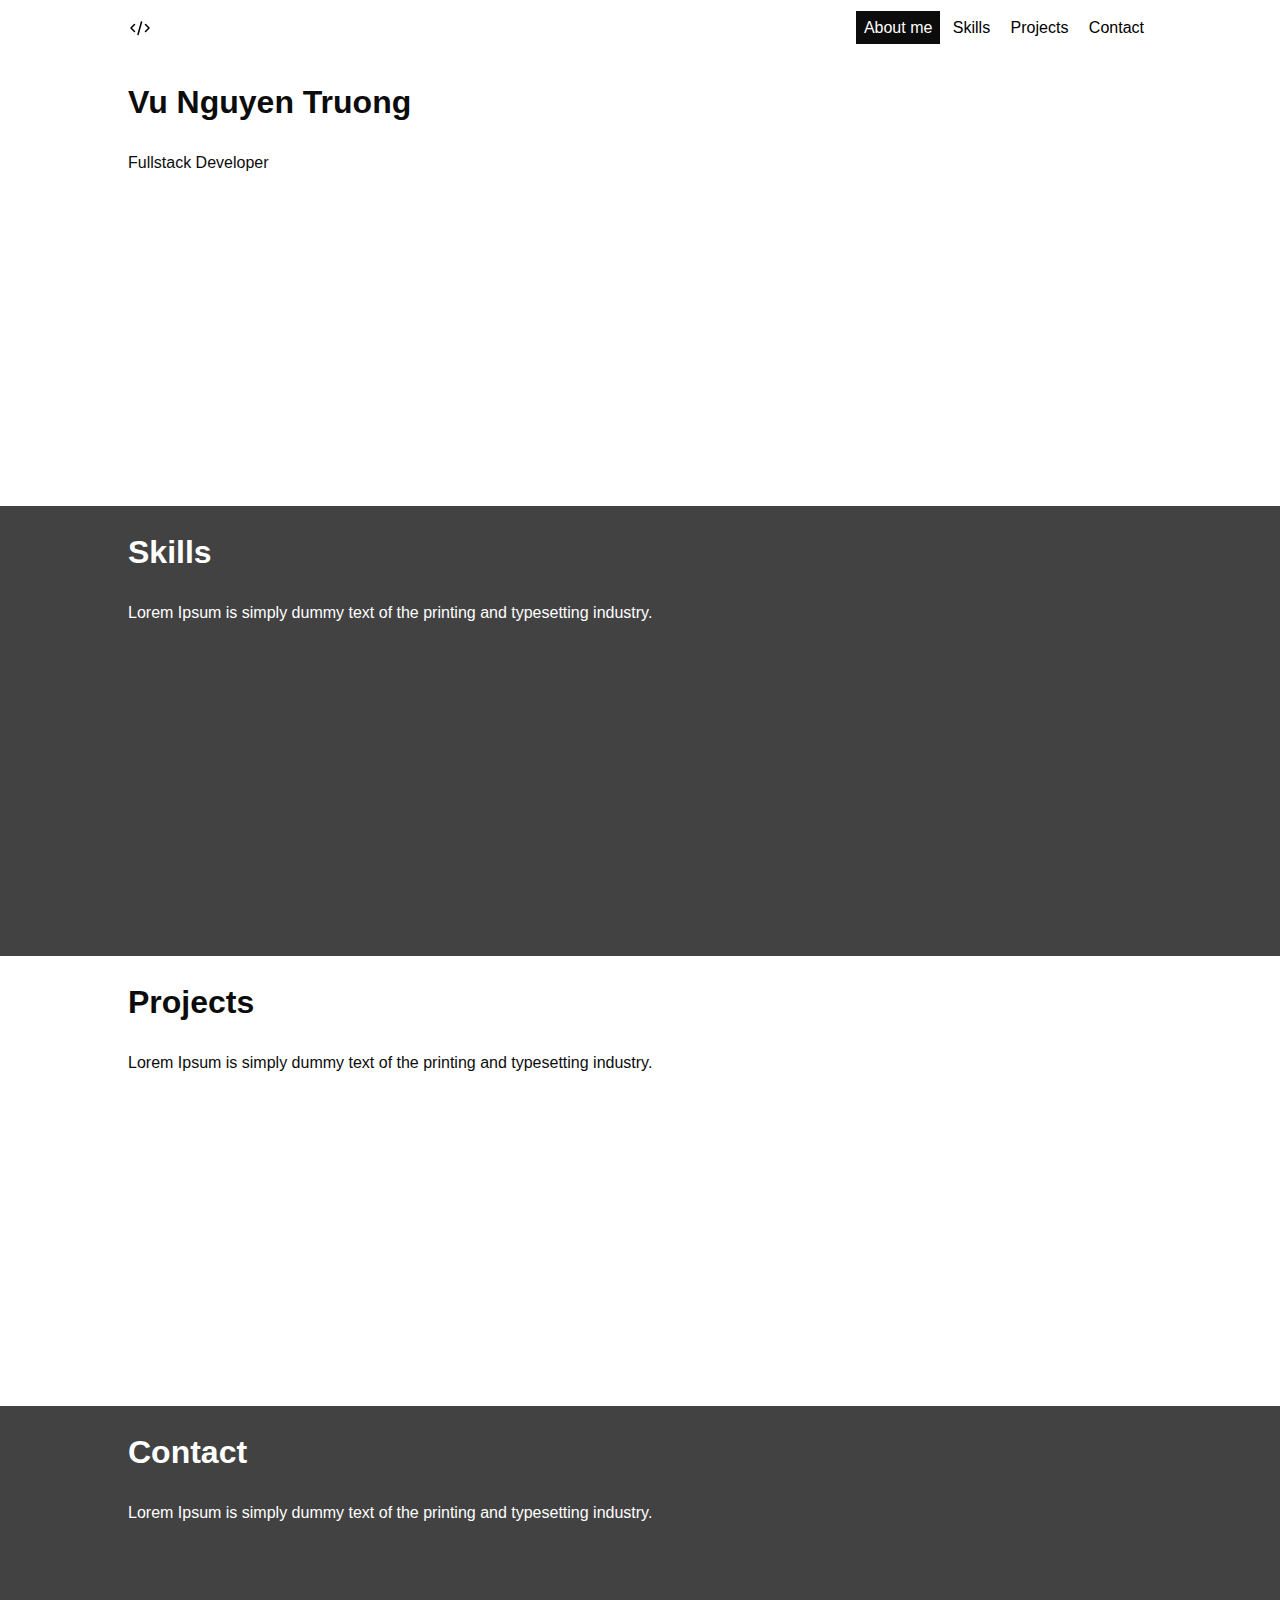
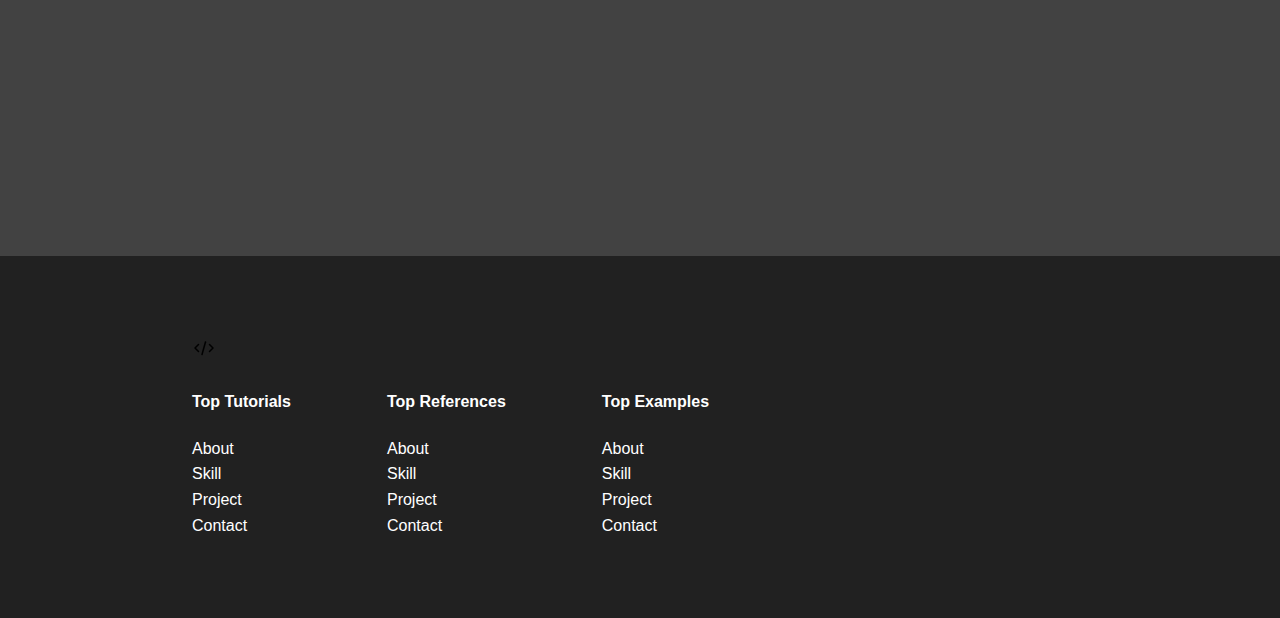
==== commit 98cee69a: "Design as mockup" ====
--- a/index.html
+++ b/index.html
@@ -11,46 +11,94 @@
     <title>Vu Nguyen Truong | Fullstack Developer</title>
   </head>
   <body>
-    <header>
-      <div class="logo"><img src="favicon.svg" /> Vu Nguyen</div>
-      <nav>
-        <li><a href="#about">About me</a></li>
-        <li><a href="#skill">Skills</a></li>
-        <li><a href="#project">Projects</a></li>
-        <li><a href="#contact">Contact</a></li>
-      </nav>
+    <header id="header" class="flex justify-center">
+      <div class="container flex align-center">
+        <div class="logo"><img src="favicon.svg" /></div>
+        <div class="flex-grow"></div>
+        <nav class="nav">
+          <li class="nav-item">
+            <a href="#about" aria-current="page">About me</a>
+          </li>
+          <li class="nav-item"><a href="#skill">Skills</a></li>
+          <li class="nav-item"><a href="#project">Projects</a></li>
+          <li class="nav-item">
+            <a href="#contact">Contact</a>
+          </li>
+        </nav>
+      </div>
     </header>
     <main>
-      <section class="about">
-        <h1>
-          <a class="link" href="https://www.linkedin.com/in/ntruongvux/"
-            >Vu Nguyen Truong</a
-          >
-        </h1>
-        <p>Fullstack Developer</p>
+      <section id="about" class="flex justify-center">
+        <div class="container">
+          <h1>
+            <a href="https://www.linkedin.com/in/ntruongvux/"
+              >Vu Nguyen Truong</a
+            >
+          </h1>
+          <p>Fullstack Developer</p>
+        </div>
       </section>
-      <section class="skill">
-        <h1>Skills</h1>
-        <p>
-          Lorem Ipsum is simply dummy text of the printing and typesetting
-          industry.
-        </p>
+      <section id="skill" class="flex justify-center">
+        <div class="container">
+          <h1>Skills</h1>
+          <p>
+            Lorem Ipsum is simply dummy text of the printing and typesetting
+            industry.
+          </p>
+        </div>
       </section>
-      <section class="project">
-        <h1>Projects</h1>
-        <p>
-          Lorem Ipsum is simply dummy text of the printing and typesetting
-          industry.
-        </p>
+      <section id="project" class="flex justify-center">
+        <div class="container">
+          <h1>Projects</h1>
+          <p>
+            Lorem Ipsum is simply dummy text of the printing and typesetting
+            industry.
+          </p>
+        </div>
       </section>
-      <section class="contact">
-        <h1>Contact</h1>
-        <p>
-          Lorem Ipsum is simply dummy text of the printing and typesetting
-          industry.
-        </p>
+      <section id="contact" class="flex justify-center">
+        <div class="container">
+          <h1>Contact</h1>
+          <p>
+            Lorem Ipsum is simply dummy text of the printing and typesetting
+            industry.
+          </p>
+        </div>
       </section>
     </main>
-    <footer>footer</footer>
+    <footer id="footer" class="flex justify-center">
+      <div class="container">
+        <div class="logo"><img src="favicon.svg" /></div>
+        <div class="flex gap-12">
+          <div class="column">
+            <h4>Top Tutorials</h4>
+            <div class="list">
+              <div class="list-item">About</div>
+              <div class="list-item">Skill</div>
+              <div class="list-item">Project</div>
+              <div class="list-item">Contact</div>
+            </div>
+          </div>
+          <div class="column">
+            <h4>Top References</h4>
+            <div class="list">
+              <div class="list-item">About</div>
+              <div class="list-item">Skill</div>
+              <div class="list-item">Project</div>
+              <div class="list-item">Contact</div>
+            </div>
+          </div>
+          <div class="column">
+            <h4>Top Examples</h4>
+            <div class="list">
+              <div class="list-item">About</div>
+              <div class="list-item">Skill</div>
+              <div class="list-item">Project</div>
+              <div class="list-item">Contact</div>
+            </div>
+          </div>
+        </div>
+      </div>
+    </footer>
   </body>
 </html>
--- a/css/index.css
+++ b/css/index.css
@@ -89,9 +89,11 @@
    ========================================================================== */
 /**
  * Remove the gray background on active links in IE 10.
+ * Remove the text decoration by default.
  */
 a {
   background-color: transparent;
+  text-decoration: none;
 }
 
 /**
@@ -122,6 +124,13 @@
 samp {
   font-family: monospace, monospace; /* 1 */
   font-size: 1em; /* 2 */
+}
+
+/**
+ * Remove list type by default.
+ */
+li {
+  list-style: none;
 }
 
 /**
@@ -354,10 +363,71 @@
   -webkit-text-size-adjust: 100%;
 }
 
-.link {
-  text-decoration: none;
+a {
+  color: inherit;
+}
+
+.container {
+  width: 80%;
+}
+
+.flex {
+  display: flex;
+}
+
+.flex-grow {
+  flex-grow: 1;
+}
+
+.justify-center {
+  justify-content: center;
+}
+
+.justify-space-between {
+  justify-content: space-between;
+}
+
+.align-center {
+  align-items: center;
+}
+
+.gap-12 {
+  gap: 96px;
+}
+
+#header {
+  height: 56px;
+}
+#header .logo {
+  display: flex;
+  align-items: flex-start;
+  gap: 4px;
+}
+#header .nav .nav-item {
+  display: inline-block;
+}
+#header .nav .nav-item a {
+  padding: 8px;
+}
+#header .nav .nav-item a[aria-current], #header .nav .nav-item a:hover {
+  background-color: #0c0c0c;
+  color: #fff;
+}
+
+#footer {
+  background-color: #212121;
+  color: #fff;
+  padding: 80px;
+}
+
+section {
+  height: 50vh;
+}
+section:nth-child(odd) {
+  background-color: #fff;
   color: #0c0c0c;
 }
-.link:hover {
-  text-decoration: line-through;
+section:nth-child(even) {
+  background-color: #424242;
+  color: #fff;
 }/*# sourceMappingURL=index.css.map */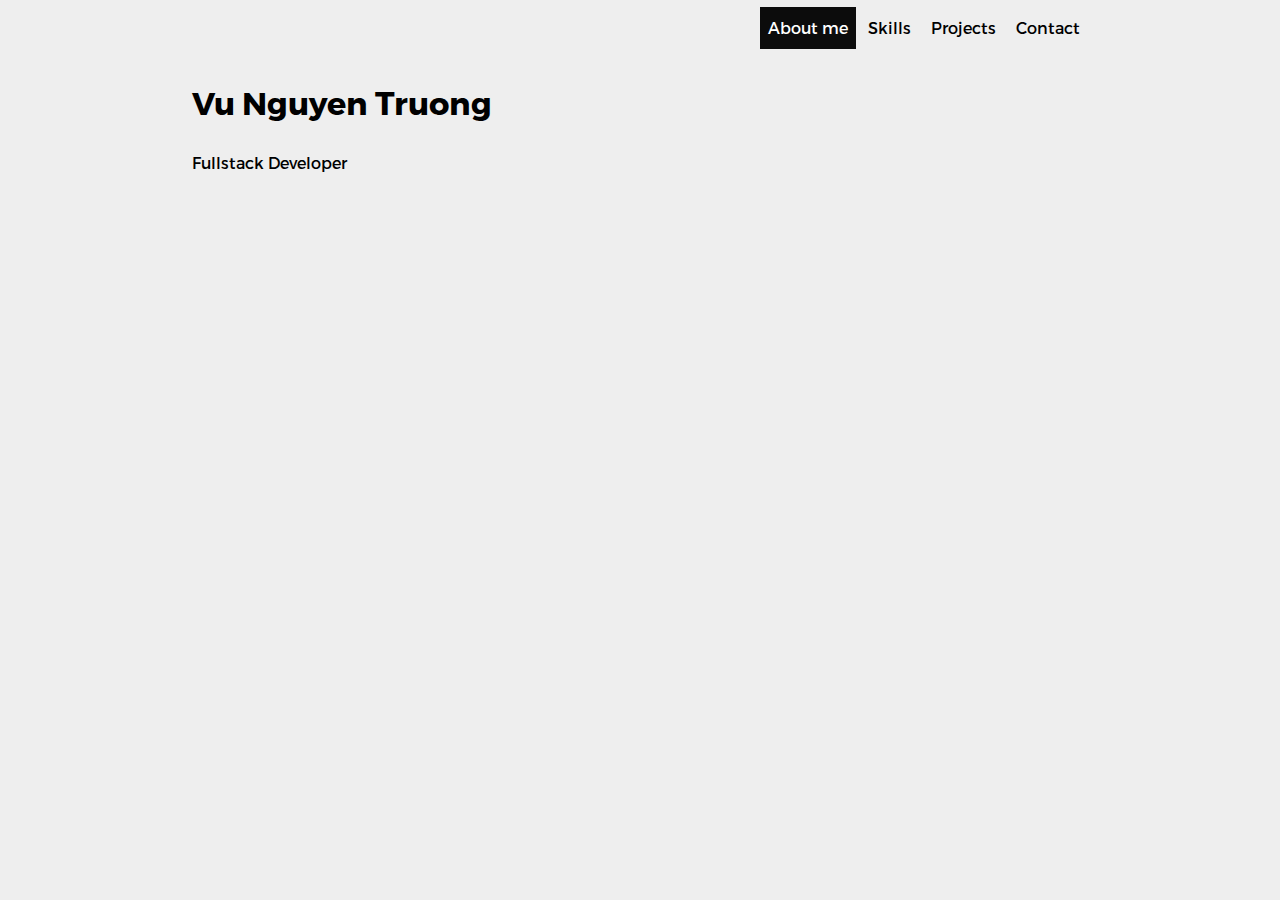
==== commit 8e905d4d: "Update theme" ====
--- a/index.html
+++ b/index.html
@@ -11,23 +11,19 @@
     <title>Vu Nguyen Truong | Fullstack Developer</title>
   </head>
   <body>
+    <!-- <div class="main"> -->
     <header id="header" class="flex justify-center">
       <div class="container flex align-center">
-        <div class="logo"><img src="favicon.svg" /></div>
         <div class="flex-grow"></div>
         <nav class="nav">
-          <li class="nav-item">
-            <a href="#about" aria-current="page">About me</a>
-          </li>
-          <li class="nav-item"><a href="#skill">Skills</a></li>
-          <li class="nav-item"><a href="#project">Projects</a></li>
-          <li class="nav-item">
-            <a href="#contact">Contact</a>
-          </li>
+          <li id="navItemAbout" class="nav-item active">About me</li>
+          <li id="navItemSkill" class="nav-item">Skills</li>
+          <li id="navItemProject" class="nav-item">Projects</li>
+          <li id="navItemContact" class="nav-item">Contact</li>
         </nav>
       </div>
     </header>
-    <main>
+    <main id="main">
       <section id="about" class="flex justify-center">
         <div class="container">
           <h1>
@@ -38,67 +34,58 @@
           <p>Fullstack Developer</p>
         </div>
       </section>
-      <section id="skill" class="flex justify-center">
+      <section id="skill" class="flex justify-center hidden">
         <div class="container">
           <h1>Skills</h1>
+          <h3>What is Lorem Ipsum?</h3>
           <p>
             Lorem Ipsum is simply dummy text of the printing and typesetting
-            industry.
+            industry. Lorem Ipsum has been the industry's standard dummy text
+            ever since the 1500s, when an unknown printer took a galley of type
+            and scrambled it to make a type specimen book. It has survived not
+            only five centuries, but also the leap into electronic typesetting,
+            remaining essentially unchanged. It was popularised in the 1960s
+            with the release of Letraset sheets containing Lorem Ipsum passages,
+            and more recently with desktop publishing software like Aldus
+            PageMaker including versions of Lorem Ipsum.
           </p>
         </div>
       </section>
-      <section id="project" class="flex justify-center">
+      <section id="project" class="flex justify-center hidden">
         <div class="container">
           <h1>Projects</h1>
+          <h3>What is Lorem Ipsum?</h3>
           <p>
             Lorem Ipsum is simply dummy text of the printing and typesetting
-            industry.
+            industry. Lorem Ipsum has been the industry's standard dummy text
+            ever since the 1500s, when an unknown printer took a galley of type
+            and scrambled it to make a type specimen book. It has survived not
+            only five centuries, but also the leap into electronic typesetting,
+            remaining essentially unchanged. It was popularised in the 1960s
+            with the release of Letraset sheets containing Lorem Ipsum passages,
+            and more recently with desktop publishing software like Aldus
+            PageMaker including versions of Lorem Ipsum.
           </p>
         </div>
       </section>
-      <section id="contact" class="flex justify-center">
+      <section id="contact" class="flex justify-center hidden">
         <div class="container">
           <h1>Contact</h1>
+          <h3>What is Lorem Ipsum?</h3>
           <p>
             Lorem Ipsum is simply dummy text of the printing and typesetting
-            industry.
+            industry. Lorem Ipsum has been the industry's standard dummy text
+            ever since the 1500s, when an unknown printer took a galley of type
+            and scrambled it to make a type specimen book. It has survived not
+            only five centuries, but also the leap into electronic typesetting,
+            remaining essentially unchanged. It was popularised in the 1960s
+            with the release of Letraset sheets containing Lorem Ipsum passages,
+            and more recently with desktop publishing software like Aldus
+            PageMaker including versions of Lorem Ipsum.
           </p>
         </div>
       </section>
     </main>
-    <footer id="footer" class="flex justify-center">
-      <div class="container">
-        <div class="logo"><img src="favicon.svg" /></div>
-        <div class="flex gap-12">
-          <div class="column">
-            <h4>Top Tutorials</h4>
-            <div class="list">
-              <div class="list-item">About</div>
-              <div class="list-item">Skill</div>
-              <div class="list-item">Project</div>
-              <div class="list-item">Contact</div>
-            </div>
-          </div>
-          <div class="column">
-            <h4>Top References</h4>
-            <div class="list">
-              <div class="list-item">About</div>
-              <div class="list-item">Skill</div>
-              <div class="list-item">Project</div>
-              <div class="list-item">Contact</div>
-            </div>
-          </div>
-          <div class="column">
-            <h4>Top Examples</h4>
-            <div class="list">
-              <div class="list-item">About</div>
-              <div class="list-item">Skill</div>
-              <div class="list-item">Project</div>
-              <div class="list-item">Contact</div>
-            </div>
-          </div>
-        </div>
-      </div>
-    </footer>
+    <script src="js/index.js"></script>
   </body>
 </html>
--- a/css/index.css
+++ b/css/index.css
@@ -1,29 +1,29 @@
 @charset "UTF-8";
 @font-face {
   font-family: "Montserrat";
-  src: url("../fonts/Montserrat-Black.eot");
-  src: local("☺"), url("../fonts/Montserrat-Black.woff") format("woff"), url("../fonts/Montserrat-Black.ttf") format("truetype"), url("../fonts/Montserrat-Black.svg") format("svg");
+  src: url("../assets/fonts/Montserrat-Black.eot");
+  src: local("☺"), url("../assets/fonts/Montserrat-Black.woff") format("woff"), url("../assets/fonts/Montserrat-Black.ttf") format("truetype"), url("../assets/fonts/Montserrat-Black.svg") format("svg");
   font-weight: 900;
   font-style: normal;
 }
 @font-face {
   font-family: "Montserrat";
-  src: url("../fonts/Montserrat-Bold.eot");
-  src: local("☺"), url("../../fonts/Montserrat-Bold.woff") format("woff"), url("../fonts/Montserrat-Bold.ttf") format("truetype"), url("../fonts/Montserrat-Bold.svg") format("svg");
+  src: url("../assets/fonts/Montserrat-Bold.eot");
+  src: local("☺"), url("../../assets/fonts/Montserrat-Bold.woff") format("woff"), url("../assets/fonts/Montserrat-Bold.ttf") format("truetype"), url("../assets/fonts/Montserrat-Bold.svg") format("svg");
   font-weight: 700;
   font-style: normal;
 }
 @font-face {
   font-family: "Montserrat";
-  src: url("../fonts/Montserrat-Regular.eot");
-  src: local("☺"), url("../fonts/Montserrat-Regular.woff") format("woff"), url("../fonts/Montserrat-Regular.ttf") format("truetype"), url("../fonts/Montserrat-Regular.svg") format("svg");
+  src: url("../assets/fonts/Montserrat-Regular.eot");
+  src: local("☺"), url("../assets/fonts/Montserrat-Regular.woff") format("woff"), url("../assets/fonts/Montserrat-Regular.ttf") format("truetype"), url("../assets/fonts/Montserrat-Regular.svg") format("svg");
   font-weight: 400;
   font-style: normal;
 }
 @font-face {
   font-family: "Montserrat";
-  src: url("../fonts/Montserrat-Light.eot");
-  src: local("☺"), url("../fonts/Montserrat-Light.woff") format("woff"), url("../fonts/Montserrat-Light.ttf") format("truetype"), url("../fonts/Montserrat-Light.svg") format("svg");
+  src: url("../assets/fonts/Montserrat-Light.eot");
+  src: local("☺"), url("../assets/fonts/Montserrat-Light.woff") format("woff"), url("../assets/fonts/Montserrat-Light.ttf") format("truetype"), url("../assets/fonts/Montserrat-Light.svg") format("svg");
   font-weight: 300;
   font-style: normal;
 }
@@ -368,7 +368,7 @@
 }
 
 .container {
-  width: 80%;
+  width: 70%;
 }
 
 .flex {
@@ -391,11 +391,19 @@
   align-items: center;
 }
 
-.gap-12 {
-  gap: 96px;
+.hidden {
+  display: none;
+}
+
+body {
+  background-color: #eeeeee;
 }
 
 #header {
+  position: absolute;
+  top: 0;
+  left: 0;
+  right: 0;
   height: 56px;
 }
 #header .logo {
@@ -405,29 +413,31 @@
 }
 #header .nav .nav-item {
   display: inline-block;
-}
-#header .nav .nav-item a {
   padding: 8px;
 }
-#header .nav .nav-item a[aria-current], #header .nav .nav-item a:hover {
+#header .nav .nav-item.active, #header .nav .nav-item:hover {
+  cursor: pointer;
   background-color: #0c0c0c;
   color: #fff;
 }
 
-#footer {
-  background-color: #212121;
-  color: #fff;
-  padding: 80px;
-}
-
-section {
-  height: 50vh;
-}
-section:nth-child(odd) {
-  background-color: #fff;
-  color: #0c0c0c;
-}
-section:nth-child(even) {
-  background-color: #424242;
-  color: #fff;
+#main {
+  padding-top: 56px;
+  height: calc(100vh - 56px);
+}
+
+#about {
+  height: 100%;
+}
+
+#skill {
+  height: 100%;
+}
+
+#project {
+  height: 100%;
+}
+
+#contact {
+  height: 100%;
 }/*# sourceMappingURL=index.css.map */